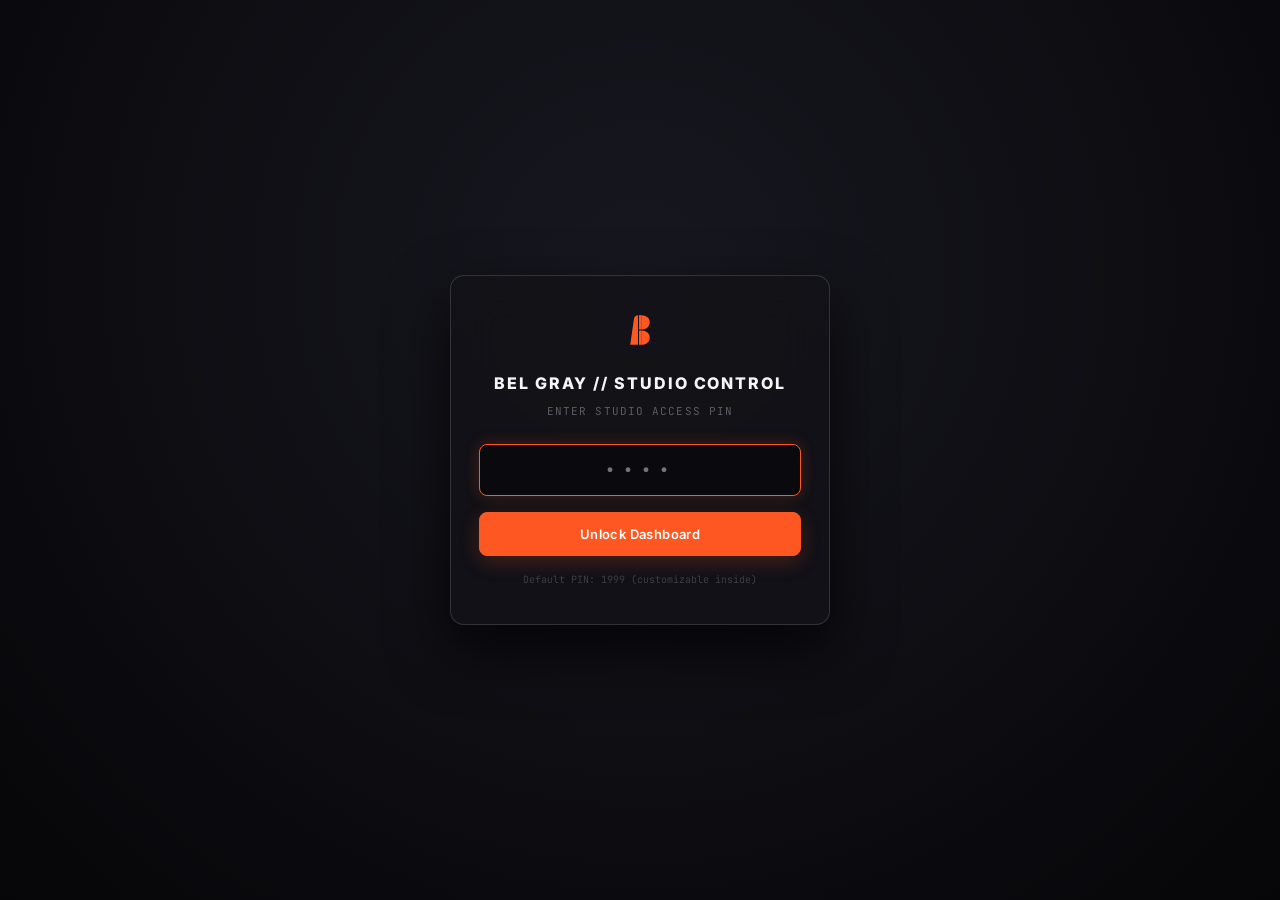
==== admin.html @ e7e5f60a "init commit" ====
<!DOCTYPE html>
<html lang="en">
<head>
  <meta charset="UTF-8">
  <meta name="viewport" content="width=device-width, initial-scale=1.0">
  <title>Bel Gray | Studio Control Center</title>
  <link rel="icon" type="image/svg+xml" href="assets/BGM Logo White.svg">
  <link rel="preconnect" href="https://fonts.googleapis.com">
  <link rel="preconnect" href="https://fonts.gstatic.com" crossorigin>
  <link href="https://fonts.googleapis.com/css2?family=Inter:wght@400;500;600;700;800&family=JetBrains+Mono:wght@400;500;600;700&display=swap" rel="stylesheet">
  <link rel="stylesheet" href="styles.css">
  <link rel="stylesheet" href="admin.css">
</head>
<body class="admin-body">

  <!-- PIN Protection Gate -->
  <div id="admin-auth-gate" class="admin-auth-overlay">
    <div class="auth-box">
      <div class="auth-logo">
        <svg viewBox="0 0 3000 3000" width="36" height="36" fill="currentColor">
          <path d="M997.465 556.856C1021.43 389.935 1164.43 266 1333.07 266V2733.07H685L997.465 556.856Z"/>
          <rect x="1416.72" y="266" width="230.219" height="1190.08"/>
          <path d="M1646.05 1456.08C1822.81 1456.08 1992.33 1393.39 2117.32 1281.8C2242.31 1170.21 2312.53 1018.86 2312.53 861.042C2312.53 703.227 2242.31 551.876 2117.32 440.284C1992.33 328.692 1822.81 266 1646.05 266L1646.05 861.042V1456.08Z"/>
          <rect x="1418.19" y="1542.98" width="230.219" height="1190.08"/>
          <path d="M1647.52 2733.07C1824.28 2733.07 1993.81 2670.37 2118.79 2558.78C2243.78 2447.19 2314 2295.84 2314 2138.02C2314 1980.21 2243.78 1828.86 2118.79 1717.27C1993.81 1605.67 1824.28 1542.98 1647.52 1542.98L1647.52 2138.02V2733.07Z"/>
        </svg>
      </div>
      <h2 class="auth-title">BEL GRAY // STUDIO CONTROL</h2>
      <p class="auth-subtitle">Enter Studio Access PIN</p>

      <form id="auth-form" class="auth-form">
        <input type="password" id="admin-pin-input" class="auth-input" placeholder="••••" maxlength="8" autofocus autocomplete="current-password">
        <button type="submit" class="btn btn-primary" style="width: 100%;">
          <span>Unlock Dashboard</span>
        </button>
      </form>
      <span class="auth-hint">Default PIN: 1999 (customizable inside)</span>
    </div>
  </div>

  <!-- Main Admin Dashboard -->
  <div id="admin-dashboard" class="admin-dashboard-layout" style="display: none;">
    <!-- Sidebar -->
    <aside class="admin-sidebar">
      <div class="sidebar-header">
        <div class="sidebar-brand">
          <span class="brand-name">BEL GRAY</span>
          <span class="brand-subtitle">Studio OS v1.0</span>
        </div>
        <a href="index.html" class="btn btn-sm btn-ghost" title="View live website">
          <span>Live Site ↗</span>
        </a>
      </div>

      <nav class="admin-nav">
        <button class="admin-nav-item active" data-tab="tab-announcement">
          <svg class="admin-nav-svg" viewBox="0 0 24 24" width="16" height="16" fill="none" stroke="currentColor" stroke-width="2">
            <path d="M18 8A6 6 0 0 0 6 8c0 7-3 9-3 9h18s-3-2-3-9"></path>
            <path d="M13.73 21a2 2 0 0 1-3.46 0"></path>
          </svg>
          <span>Hot Banner</span>
        </button>
        <button class="admin-nav-item" data-tab="tab-hero">
          <svg class="admin-nav-svg" viewBox="0 0 24 24" width="16" height="16" fill="none" stroke="currentColor" stroke-width="2">
            <polygon points="13 2 3 14 12 14 11 22 21 10 12 10 13 2"></polygon>
          </svg>
          <span>Hero Section</span>
        </button>
        <button class="admin-nav-item" data-tab="tab-releases">
          <svg class="admin-nav-svg" viewBox="0 0 24 24" width="16" height="16" fill="none" stroke="currentColor" stroke-width="2">
            <circle cx="12" cy="12" r="10"></circle>
            <circle cx="12" cy="12" r="3"></circle>
          </svg>
          <span>Releases Catalog</span>
        </button>
        <button class="admin-nav-item" data-tab="tab-bio">
          <svg class="admin-nav-svg" viewBox="0 0 24 24" width="16" height="16" fill="none" stroke="currentColor" stroke-width="2">
            <path d="M9 18V5l12-2v13"></path>
            <circle cx="6" cy="18" r="3"></circle>
            <circle cx="18" cy="16" r="3"></circle>
          </svg>
          <span>Bio & Portrait</span>
        </button>
        <button class="admin-nav-item" data-tab="tab-media">
          <svg class="admin-nav-svg" viewBox="0 0 24 24" width="16" height="16" fill="none" stroke="currentColor" stroke-width="2">
            <rect x="2" y="2" width="20" height="20" rx="2.18" ry="2.18"></rect>
            <line x1="7" y1="2" x2="7" y2="22"></line>
            <line x1="17" y1="2" x2="17" y2="22"></line>
            <line x1="2" y1="12" x2="22" y2="12"></line>
            <line x1="2" y1="7" x2="7" y2="7"></line>
            <line x1="2" y1="17" x2="7" y2="17"></line>
            <line x1="17" y1="17" x2="22" y2="17"></line>
            <line x1="17" y1="7" x2="22" y2="7"></line>
          </svg>
          <span>Documentary & Film</span>
        </button>
        <button class="admin-nav-item" data-tab="tab-theme">
          <svg class="admin-nav-svg" viewBox="0 0 24 24" width="16" height="16" fill="none" stroke="currentColor" stroke-width="2">
            <circle cx="13.5" cy="6.5" r=".5"></circle>
            <circle cx="17.5" cy="10.5" r=".5"></circle>
            <circle cx="8.5" cy="7.5" r=".5"></circle>
            <circle cx="6.5" cy="12.5" r=".5"></circle>
            <path d="M12 2C6.5 2 2 6.5 2 12s4.5 10 10 10c.92 0 1.5-.7 1.5-1.5 0-.4-.15-.75-.38-1.02-.23-.27-.38-.62-.38-1 0-.83.67-1.5 1.5-1.5H16c3.31 0 6-2.69 6-6 0-4.97-4.48-9-10-9z"></path>
          </svg>
          <span>Theme & Colors</span>
        </button>
        <button class="admin-nav-item" data-tab="tab-sync">
          <svg class="admin-nav-svg" viewBox="0 0 24 24" width="16" height="16" fill="none" stroke="currentColor" stroke-width="2">
            <path d="M18 10h-1.26A8 8 0 1 0 9 20h9a5 5 0 0 0 0-10z"></path>
          </svg>
          <span>Cloud & Supabase</span>
        </button>
      </nav>

      <div class="sidebar-footer">
        <button id="btn-save-all" class="btn btn-primary" style="width: 100%;">
          <span>Save Changes</span>
        </button>
        <button id="btn-lock" class="btn btn-sm btn-ghost" style="width: 100%; margin-top: 8px;">
          <span>Lock Studio</span>
        </button>
      </div>
    </aside>

    <!-- Main Content Area -->
    <main class="admin-main">
      <!-- Top Bar -->
      <div class="admin-topbar">
        <div class="topbar-title-wrap">
          <span class="topbar-kicker">CONTROL CENTER</span>
          <h1 class="topbar-title" id="tab-active-title">Hot Announcement Banner</h1>
        </div>
        <div class="topbar-status">
          <span class="pulse-dot"></span>
          <span id="sync-status-text">LOCAL SYNC READY</span>
        </div>
      </div>

      <!-- Tab 1: Announcement Banner -->
      <section id="tab-announcement" class="admin-tab-pane active">
        <div class="admin-card">
          <h3 class="card-title">Promotional Top Banner</h3>
          <p class="card-desc">Control the high-visibility alert bar displayed at the very top of belgray.com.</p>

          <div class="form-row">
            <label class="toggle-control">
              <input type="checkbox" id="cfg-banner-enabled" checked>
              <span class="toggle-switch"></span>
              <span class="toggle-label">Enable Top Banner</span>
            </label>
          </div>

          <div class="form-grid-2">
            <div class="form-group">
              <label for="cfg-banner-badge">Badge Label</label>
              <input type="text" id="cfg-banner-badge" class="admin-input" value="OUT NOW" placeholder="e.g. OUT NOW, PRE-SAVE, TOUR">
            </div>

            <div class="form-group">
              <label for="cfg-banner-btn-text">Button Text</label>
              <input type="text" id="cfg-banner-btn-text" class="admin-input" value="Listen Now" placeholder="e.g. Listen Now, Pre-save">
            </div>
          </div>

          <div class="form-group">
            <label for="cfg-banner-text">Announcement Text</label>
            <input type="text" id="cfg-banner-text" class="admin-input" value="EP 'Anxious Story' is out now worldwide on all streaming platforms" placeholder="Main alert message">
          </div>

          <div class="form-group">
            <label for="cfg-banner-link">Target Destination URL</label>
            <input type="text" id="cfg-banner-link" class="admin-input" value="https://band.link/anxious_story" placeholder="https://band.link/...">
          </div>

          <div class="banner-preview-box">
            <span class="preview-label">LIVE PREVIEW</span>
            <div class="announcement-bar" style="border-radius: 6px;">
              <div class="announcement-content">
                <span class="announcement-badge" id="prev-banner-badge">OUT NOW</span>
                <span class="announcement-text" id="prev-banner-text">EP 'Anxious Story' is out now worldwide on all streaming platforms</span>
                <span class="announcement-link"><span id="prev-banner-btn">Listen Now</span> →</span>
              </div>
            </div>
          </div>
        </div>
      </section>

      <!-- Tab: Hero Section -->
      <section id="tab-hero" class="admin-tab-pane">
        <div class="admin-card">
          <h3 class="card-title">Hero Section & Taglines</h3>
          <p class="card-desc">Configure the opening statement, status pills, and primary call-to-action buttons.</p>

          <div class="form-grid-2">
            <div class="form-group">
              <label for="cfg-hero-badge">Status Pill Label</label>
              <input type="text" id="cfg-hero-badge" class="admin-input" value="PIANIST & ELECTRONIC PRODUCER">
            </div>
            <div class="form-group">
              <label for="cfg-hero-title">Artist Main Title</label>
              <input type="text" id="cfg-hero-title" class="admin-input" value="BEL GRAY">
            </div>
          </div>

          <div class="form-group">
            <label for="cfg-hero-subtitle">Hero Subtitle / Mission Statement</label>
            <textarea id="cfg-hero-subtitle" class="admin-textarea" rows="2">Solo piano touch meeting the energy of melodic progressive house. Crafted by Daniel Belyaev.</textarea>
          </div>

          <div class="form-grid-2">
            <div class="form-group">
              <label for="cfg-hero-cta1">Primary Button Label</label>
              <input type="text" id="cfg-hero-cta1" class="admin-input" value="Listen to 'Anxious Story'">
            </div>
            <div class="form-group">
              <label for="cfg-hero-cta2">Secondary Button Label</label>
              <input type="text" id="cfg-hero-cta2" class="admin-input" value="Meet Daniel">
            </div>
          </div>
        </div>
      </section>

      <!-- Tab: Releases Catalog -->
      <section id="tab-releases" class="admin-tab-pane">
        <div class="admin-card">
          <div class="card-header-flex">
            <div>
              <h3 class="card-title">Discography & Featured Releases</h3>
              <p class="card-desc">Add new singles, EPs, or albums without ever writing code.</p>
            </div>
            <button id="btn-toggle-add-release" class="btn btn-primary btn-sm">
              <span>+ Add New Release</span>
            </button>
          </div>

          <!-- Add Release Modal / Accordion -->
          <div id="add-release-panel" class="add-release-panel" style="display: none;">
            <h4 class="form-section-title">New Release Details</h4>

            <div class="form-grid-3">
              <div class="form-group">
                <label>Title</label>
                <input type="text" id="new-rel-title" class="admin-input" placeholder="e.g. To Be The Light">
              </div>
              <div class="form-group">
                <label>Type</label>
                <select id="new-rel-type" class="admin-select">
                  <option value="Single">Single</option>
                  <option value="EP" selected>EP</option>
                  <option value="Album">Album</option>
                </select>
              </div>
              <div class="form-group">
                <label>Year</label>
                <input type="text" id="new-rel-year" class="admin-input" value="2026">
              </div>
            </div>

            <div class="form-grid-2">
              <div class="form-group">
                <label>Cover Art Path or URL</label>
                <input type="text" id="new-rel-cover" class="admin-input" value="assets/Anxious Story.jpg">
              </div>
              <div class="form-group">
                <label>Status</label>
                <select id="new-rel-status" class="admin-select">
                  <option value="OUT NOW" selected>OUT NOW</option>
                  <option value="PRE-SAVE">PRE-SAVE</option>
                  <option value="COMING SOON">COMING SOON</option>
                  <option value="CATALOG">CATALOG ARCHIVE</option>
                </select>
              </div>
            </div>

            <div class="form-group">
              <label>Tagline / Narrative Concept</label>
              <textarea id="new-rel-tagline" class="admin-textarea" rows="2" placeholder="Brief concept or musical journey..."></textarea>
            </div>

            <div class="form-group">
              <label>Craft Architecture (Tech Spec)</label>
              <select id="new-rel-craft" class="admin-select">
                <option value="pure">Pure Studio Craft (FL Studio & Acoustic Piano)</option>
                <option value="hybrid" selected>Hybrid Concept (Piano Core + Neural Vocal Synthesis + FL Studio)</option>
                <option value="acoustic">Acoustic Piano Suite</option>
              </select>
            </div>

            <div class="form-group">
              <label>Smartlink (BandLink)</label>
              <input type="text" id="new-rel-smartlink" class="admin-input" placeholder="https://band.link/...">
            </div>

            <div class="form-group">
              <label class="toggle-control">
                <input type="checkbox" id="new-rel-featured" checked>
                <span class="toggle-switch"></span>
                <span class="toggle-label">Set as Featured Release on Hero Section</span>
              </label>
            </div>

            <div class="panel-actions">
              <button id="btn-save-new-release" class="btn btn-primary btn-sm">
                <span>Save to Catalog</span>
              </button>
              <button id="btn-cancel-add-release" class="btn btn-ghost btn-sm">
                <span>Cancel</span>
              </button>
            </div>
          </div>

          <!-- Existing Releases List -->
          <div id="releases-admin-list" class="releases-admin-list">
            <!-- Populated via admin.js -->
          </div>
        </div>
      </section>

      <!-- Tab: Bio & Portrait -->
      <section id="tab-bio" class="admin-tab-pane">
        <div class="admin-card">
          <h3 class="card-title">The Producer — Biography & Portrait</h3>
          <p class="card-desc">Update your artist photo, narrative biography, and artistic quote in 1 click.</p>

          <div class="form-grid-2">
            <div class="form-group">
              <label for="cfg-bio-photo">Portrait Image Path / URL</label>
              <input type="text" id="cfg-bio-photo" class="admin-input" value="assets/BGM Daniel Belyaev Photo.png">
            </div>
            <div class="form-group">
              <label for="cfg-bio-cap-name">Badge Name</label>
              <input type="text" id="cfg-bio-cap-name" class="admin-input" value="DANIEL BELYAEV">
            </div>
          </div>

          <div class="form-group">
            <label for="cfg-bio-lead">Headline / Opening Hook</label>
            <input type="text" id="cfg-bio-lead" class="admin-input" value="Grounded in classical piano keys, engineered for the energy of electronic music.">
          </div>

          <div class="form-group">
            <label for="cfg-bio-p1">Biography — Paragraph 1</label>
            <textarea id="cfg-bio-p1" class="admin-textarea" rows="3">Bel Gray is the artist alias of composer, electronic music producer, and pianist Daniel Belyaev. Built upon classical piano discipline and deep DAW engineering in FL Studio, every release is designed as an authentic emotional timeline.</textarea>
          </div>

          <div class="form-group">
            <label for="cfg-bio-p2">Biography — Paragraph 2</label>
            <textarea id="cfg-bio-p2" class="admin-textarea" rows="3">Most works across the catalog are purely handcrafted piano compositions and electronic synth productions. On select concept releases (like Anxious Story), neural voice synthesis and modern technology are orchestrated as creative instruments — where melodic architecture, harmony, and emotional weight always remain human-led.</textarea>
          </div>

          <div class="form-grid-2">
            <div class="form-group">
              <label for="cfg-bio-quote">Philosophical Quote</label>
              <input type="text" id="cfg-bio-quote" class="admin-input" value="And life is so beautiful, that’s all that counts. Just to heal this world and to be the light.">
            </div>
            <div class="form-group">
              <label for="cfg-bio-quote-author">Quote Author</label>
              <input type="text" id="cfg-bio-quote-author" class="admin-input" value="Bel Gray">
            </div>
          </div>
        </div>
      </section>

      <!-- Tab: Documentary & Film -->
      <section id="tab-media" class="admin-tab-pane">
        <div class="admin-card">
          <h3 class="card-title">Documentary & Media Hub</h3>
          <p class="card-desc">Control the documentary archive block. If a release does not have a video, you can toggle it off.</p>

          <div class="form-row">
            <label class="toggle-control">
              <input type="checkbox" id="cfg-doc-enabled" checked>
              <span class="toggle-switch"></span>
              <span class="toggle-label">Show Documentary / Behind The Storm Block</span>
            </label>
          </div>

          <div class="form-grid-2">
            <div class="form-group">
              <label for="cfg-doc-badge">Badge Label</label>
              <input type="text" id="cfg-doc-badge" class="admin-input" value="CREATIVE ARCHIVE">
            </div>
            <div class="form-group">
              <label for="cfg-doc-title">Documentary Title</label>
              <input type="text" id="cfg-doc-title" class="admin-input" value="Behind The Storm">
            </div>
          </div>

          <div class="form-group">
            <label for="cfg-doc-desc">Short Description</label>
            <textarea id="cfg-doc-desc" class="admin-textarea" rows="2">The creative documentary tracing how a raw, stumbling phone recording evolved into the four-act conceptual EP 'Anxious Story'. Studio breakdown, piano progression, and visual framing.</textarea>
          </div>

          <div class="form-grid-2">
            <div class="form-group">
              <label for="cfg-doc-btn-text">Button Text</label>
              <input type="text" id="cfg-doc-btn-text" class="admin-input" value="Watch Documentary on Telegram">
            </div>
            <div class="form-group">
              <label for="cfg-doc-link">Destination Link (Telegram or YouTube)</label>
              <input type="text" id="cfg-doc-link" class="admin-input" value="https://t.me/belgray_music">
            </div>
          </div>
        </div>
      </section>

      <!-- Tab: Theme & Colors -->
      <section id="tab-theme" class="admin-tab-pane">
        <div class="admin-card">
          <h3 class="card-title">Era Accent Color Engine</h3>
          <p class="card-desc">Set the signature visual color for the current music era. Buttons, glow shadows, borders, and sound waves automatically adapt.</p>

          <div class="theme-presets-wrap">
            <span class="field-label">Quick Era Presets:</span>
            <div class="presets-row">
              <button type="button" class="preset-pill active" data-color="#FF5722" style="--preset-c: #FF5722;">
                <span>Anxious Story (Burnt Orange)</span>
              </button>
              <button type="button" class="preset-pill" data-color="#00E5FF" style="--preset-c: #00E5FF;">
                <span>Electric Cyan</span>
              </button>
              <button type="button" class="preset-pill" data-color="#9D4EDD" style="--preset-c: #9D4EDD;">
                <span>Deep Violet</span>
              </button>
              <button type="button" class="preset-pill" data-color="#00E676" style="--preset-c: #00E676;">
                <span>Acid Green</span>
              </button>
              <button type="button" class="preset-pill" data-color="#E0E0E0" style="--preset-c: #E0E0E0;">
                <span>Titanium White</span>
              </button>
            </div>
          </div>

          <div class="form-group" style="margin-top: 24px;">
            <label for="cfg-theme-color">Custom Hex Accent Color</label>
            <div class="color-picker-input-group">
              <input type="color" id="cfg-theme-picker" value="#FF5722" class="color-swatch-picker">
              <input type="text" id="cfg-theme-color" class="admin-input" value="#FF5722" placeholder="#FF5722">
            </div>
          </div>

          <div class="theme-preview-palette">
            <span class="preview-label">ACTIVE THEME ACCENT DEMO</span>
            <div class="palette-preview-card">
              <button class="btn btn-primary">Primary Action Glow</button>
              <button class="btn btn-outline">Outline Focus</button>
              <div class="demo-tag">ERA // SPEC READY</div>
            </div>
          </div>
        </div>
      </section>

      <!-- Tab 4: Cloud & Supabase -->
      <section id="tab-sync" class="admin-tab-pane">
        <div class="admin-card">
          <h3 class="card-title">Supabase Cloud Database Integration</h3>
          <p class="card-desc">Connect free Supabase backend for instant updates from mobile, or download JSON files for Git.</p>

          <div class="form-group">
            <label for="cfg-supabase-url">Supabase Project URL</label>
            <input type="text" id="cfg-supabase-url" class="admin-input" placeholder="https://your-project.supabase.co">
          </div>

          <div class="form-group">
            <label for="cfg-supabase-key">Supabase Anon Public Key</label>
            <input type="password" id="cfg-supabase-key" class="admin-input" placeholder="eyJhbGciOiJIUzI1NiIsInR5cCI6IkpXVCJ9...">
          </div>

          <div class="sql-box">
            <div class="sql-box-header">
              <span class="field-label">1-CLICK SUPABASE SQL SCHEMA (RUN IN SQL EDITOR):</span>
              <button id="btn-copy-sql" class="btn btn-sm btn-ghost">Copy SQL</button>
            </div>
            <pre class="sql-pre"><code>-- Create table for Bel Gray releases
CREATE TABLE IF NOT EXISTS releases (
  id TEXT PRIMARY KEY,
  title TEXT NOT NULL,
  type TEXT,
  category TEXT,
  year TEXT,
  releaseDate TEXT,
  coverUrl TEXT,
  accentColor TEXT,
  tagline TEXT,
  isLatest BOOLEAN DEFAULT false,
  status TEXT,
  smartlink TEXT,
  craftSpec JSONB,
  tracklist JSONB,
  links JSONB
);

-- Create table for Bel Gray site config
CREATE TABLE IF NOT EXISTS site_config (
  id TEXT PRIMARY KEY DEFAULT 'global',
  data JSONB NOT NULL
);</code></pre>
          </div>

          <div class="backup-actions-row" style="margin-top: 24px;">
            <button id="btn-download-json" class="btn btn-outline">
              <span>Export releases.json Backup</span>
            </button>
            <button id="btn-reset-defaults" class="btn btn-ghost">
              <span>Reset to Defaults</span>
            </button>
          </div>
        </div>
      </section>
    </main>
  </div>

  <!-- Notification Toast -->
  <div id="admin-toast" class="admin-toast">Saved successfully!</div>

  <script src="admin.js"></script>
</body>
</html>
---- styles.css ----
/* ==========================================================================
   BEL GRAY OFFICIAL ARTIST HUB — DESIGN SYSTEM
   Aesthetic: Architectural Scandinavian Brutalism meets Luxury Tech
   Inspirations: Teenage Engineering, Madeon, Apple Pro, ODESZA
   ========================================================================== */

:root {
  /* Dynamic Theme Accents (Adaptable per release) */
  --accent-color: #FF5722;
  --accent-hover: #F4511E;
  --accent-glow: rgba(255, 87, 34, 0.22);
  --accent-subtle: rgba(255, 87, 34, 0.10);
  --accent-border: rgba(255, 87, 34, 0.40);

  /* Deep Void Surfaces */
  --bg-void: #070709;
  --bg-primary: #0A0A0D;
  --bg-surface: #111116;
  --bg-card: #16161C;
  --bg-card-hover: #1C1C24;
  --bg-glass: rgba(12, 12, 16, 0.82);
  --bg-glass-elevated: rgba(22, 22, 28, 0.75);

  /* Precise Borders */
  --border-subtle: rgba(255, 255, 255, 0.07);
  --border-medium: rgba(255, 255, 255, 0.14);
  --border-high: rgba(255, 255, 255, 0.25);

  /* Typography */
  --text-primary: #F5F5F7;
  --text-secondary: #9A9AA2;
  --text-muted: #5C5C66;
  --text-dim: #3E3E48;

  --font-sans: 'Inter', -apple-system, BlinkMacSystemFont, 'Segoe UI', Roboto, sans-serif;
  --font-mono: 'JetBrains Mono', 'SF Mono', monospace;

  /* Layout & Geometry */
  --container-max: 1180px;
  --radius-xs: 4px;
  --radius-sm: 8px;
  --radius-md: 14px;
  --radius-lg: 22px;
  --radius-full: 9999px;

  /* Transitions */
  --transition-fast: 0.18s cubic-bezier(0.16, 1, 0.3, 1);
  --transition-smooth: 0.32s cubic-bezier(0.16, 1, 0.3, 1);
}

/* ==========================================================================
   RESET & BASE
   ========================================================================== */
*, *::before, *::after {
  box-sizing: border-box;
  margin: 0;
  padding: 0;
}

html {
  scroll-behavior: smooth;
  background-color: var(--bg-void);
  color: var(--text-primary);
  font-family: var(--font-sans);
  -webkit-font-smoothing: antialiased;
  -moz-osx-font-smoothing: grayscale;
  text-rendering: optimizeLegibility;
}

body {
  line-height: 1.6;
  overflow-x: hidden;
  background: 
    radial-gradient(circle at 50% 0%, var(--accent-glow) 0%, transparent 45%),
    radial-gradient(circle at 10% 20%, rgba(255, 255, 255, 0.02) 0%, transparent 30%),
    var(--bg-void);
  min-height: 100vh;
  position: relative;
}

body::before {
  content: '';
  position: fixed;
  inset: 0;
  width: 100vw;
  height: 100vh;
  background-image: url("data:image/svg+xml,%3Csvg viewBox='0 0 200 200' xmlns='http://www.w3.org/2000/svg'%3E%3Cfilter id='noiseFilter'%3E%3CfeTurbulence type='fractalNoise' baseFrequency='0.8' numOctaves='3' stitchTiles='stitch'/%3E%3C/filter%3E%3Crect width='100%25' height='100%25' filter='url(%23noiseFilter)' opacity='0.035'/%3E%3C/svg%3E");
  pointer-events: none;
  z-index: 999;
}

::selection {
  background: var(--accent-color);
  color: #FFFFFF;
}

a {
  color: inherit;
  text-decoration: none;
  transition: var(--transition-fast);
}

img {
  max-width: 100%;
  height: auto;
  display: block;
}

button {
  font-family: inherit;
  border: none;
  background: none;
  cursor: pointer;
}

.container {
  max-width: var(--container-max);
  margin: 0 auto;
  padding: 0 24px;
}

/* ==========================================================================
   HOT ANNOUNCEMENT TOP BAR
   ========================================================================== */
.announcement-bar {
  background: linear-gradient(90deg, rgba(16, 16, 22, 0.95), rgba(28, 28, 36, 0.95));
  border-bottom: 1px solid var(--border-subtle);
  padding: 10px 16px;
  font-size: 13px;
  transition: var(--transition-smooth);
}

.announcement-bar.hidden {
  display: none;
}

.announcement-content {
  display: flex;
  align-items: center;
  justify-content: center;
  gap: 14px;
  flex-wrap: wrap;
}

.announcement-badge {
  font-family: var(--font-mono);
  font-size: 10px;
  font-weight: 700;
  letter-spacing: 0.14em;
  padding: 3px 8px;
  background: var(--accent-color);
  color: #FFFFFF;
  border-radius: var(--radius-xs);
  text-transform: uppercase;
  box-shadow: 0 0 14px var(--accent-glow);
}

.announcement-text {
  color: var(--text-secondary);
  font-weight: 500;
}

.announcement-link {
  font-family: var(--font-mono);
  font-size: 11px;
  font-weight: 600;
  color: var(--text-primary);
  display: inline-flex;
  align-items: center;
  gap: 4px;
  border-bottom: 1px solid var(--accent-color);
}

.announcement-link:hover {
  color: var(--accent-color);
}

/* ==========================================================================
   STICKY HEADER & NAVIGATION
   ========================================================================== */
.site-header {
  position: sticky;
  top: 0;
  z-index: 100;
  backdrop-filter: blur(20px);
  -webkit-backdrop-filter: blur(20px);
  background-color: var(--bg-glass);
  border-bottom: 1px solid var(--border-subtle);
  transition: var(--transition-fast);
}

.header-container {
  display: flex;
  align-items: center;
  justify-content: space-between;
  height: 74px;
}

.brand-link {
  display: flex;
  align-items: center;
  gap: 14px;
}

.brand-logo-wrap {
  width: 28px;
  height: 28px;
  display: flex;
  align-items: center;
  justify-content: center;
  color: var(--text-primary);
  transition: transform var(--transition-fast);
}

.brand-link:hover .brand-logo-wrap {
  transform: scale(1.06);
}

.brand-logo-svg {
  width: 100%;
  height: 100%;
}

.brand-title-wrap {
  display: flex;
  flex-direction: column;
}

.brand-name {
  font-weight: 800;
  letter-spacing: 0.16em;
  font-size: 15px;
  line-height: 1.1;
  color: var(--text-primary);
}

.brand-subtitle {
  font-family: var(--font-mono);
  font-size: 9px;
  letter-spacing: 0.18em;
  color: var(--text-muted);
  text-transform: uppercase;
}

.desktop-nav {
  display: flex;
  gap: 28px;
  align-items: center;
}

.nav-link {
  font-size: 13px;
  font-weight: 500;
  color: var(--text-secondary);
  letter-spacing: 0.02em;
  position: relative;
  padding: 6px 0;
}

.nav-link:hover {
  color: var(--text-primary);
}

.nav-link::after {
  content: '';
  position: absolute;
  bottom: 0;
  left: 0;
  width: 0;
  height: 2px;
  background-color: var(--accent-color);
  transition: width var(--transition-fast);
}

.nav-link:hover::after {
  width: 100%;
}

.header-actions {
  display: flex;
  align-items: center;
  gap: 12px;
}

.live-indicator {
  display: inline-flex;
  align-items: center;
  gap: 6px;
  font-family: var(--font-mono);
  font-size: 10px;
  color: var(--text-secondary);
  letter-spacing: 0.1em;
  padding: 4px 10px;
  border-radius: var(--radius-full);
  border: 1px solid var(--border-subtle);
  background: var(--bg-surface);
}

.pulse-dot {
  width: 6px;
  height: 6px;
  border-radius: 50%;
  background-color: var(--accent-color);
  box-shadow: 0 0 8px var(--accent-color);
  animation: pulse-ring 2s infinite;
}

@keyframes pulse-ring {
  0% { transform: scale(0.95); opacity: 0.8; }
  50% { transform: scale(1.3); opacity: 1; }
  100% { transform: scale(0.95); opacity: 0.8; }
}

/* Mobile Toggle */
.mobile-nav-toggle {
  display: none;
  width: 40px;
  height: 40px;
  align-items: center;
  justify-content: center;
  color: var(--text-primary);
  border: 1px solid var(--border-subtle);
  border-radius: var(--radius-sm);
  background: var(--bg-surface);
}

/* ==========================================================================
   BUTTONS & BADGES
   ========================================================================== */
.btn {
  display: inline-flex;
  align-items: center;
  justify-content: center;
  gap: 8px;
  padding: 13px 26px;
  font-size: 13px;
  font-weight: 600;
  letter-spacing: 0.03em;
  border-radius: var(--radius-sm);
  cursor: pointer;
  transition: var(--transition-fast);
  white-space: nowrap;
}

.btn-primary {
  background-color: var(--accent-color);
  color: #FFFFFF;
  border: 1px solid var(--accent-color);
  box-shadow: 0 6px 20px var(--accent-glow);
}

.btn-primary:hover {
  background-color: var(--accent-hover);
  border-color: var(--accent-hover);
  transform: translateY(-2px);
  box-shadow: 0 10px 28px var(--accent-glow);
}

.btn-outline {
  background-color: transparent;
  color: var(--text-primary);
  border: 1px solid var(--border-medium);
}

.btn-outline:hover {
  border-color: var(--text-primary);
  background-color: rgba(255, 255, 255, 0.05);
  transform: translateY(-2px);
}

.btn-ghost {
  background-color: rgba(255, 255, 255, 0.03);
  border: 1px solid var(--border-subtle);
  color: var(--text-secondary);
}

.btn-ghost:hover {
  color: var(--text-primary);
  border-color: var(--border-medium);
  background-color: rgba(255, 255, 255, 0.06);
}

.btn-sm {
  padding: 7px 14px;
  font-size: 12px;
  border-radius: var(--radius-xs);
}

.section-tag {
  display: inline-flex;
  align-items: center;
  gap: 8px;
  font-family: var(--font-mono);
  font-size: 11px;
  font-weight: 600;
  letter-spacing: 0.16em;
  color: var(--accent-color);
  text-transform: uppercase;
  margin-bottom: 14px;
}

.section-tag::before {
  content: '';
  display: inline-block;
  width: 6px;
  height: 6px;
  background-color: var(--accent-color);
  border-radius: 1px;
}

.section-title {
  font-size: clamp(30px, 4.2vw, 48px);
  font-weight: 800;
  letter-spacing: -0.02em;
  line-height: 1.15;
}

/* ==========================================================================
   HERO SECTION
   ========================================================================== */
.hero-section {
  padding: 110px 0 80px;
  position: relative;
  border-bottom: 1px solid var(--border-subtle);
  text-align: center;
}

.hero-container {
  max-width: 860px;
}

.hero-status-pill {
  display: inline-flex;
  align-items: center;
  gap: 8px;
  padding: 6px 16px;
  border-radius: var(--radius-full);
  background: var(--bg-surface);
  border: 1px solid var(--border-medium);
  margin-bottom: 28px;
  font-family: var(--font-mono);
  font-size: 11px;
  letter-spacing: 0.1em;
  color: var(--text-secondary);
}

.hero-title-glitch {
  font-size: clamp(52px, 10vw, 108px);
  font-weight: 900;
  letter-spacing: 0.08em;
  line-height: 1;
  margin-bottom: 22px;
  text-transform: uppercase;
  background: linear-gradient(180deg, #FFFFFF 30%, rgba(255, 255, 255, 0.6) 100%);
  -webkit-background-clip: text;
  -webkit-text-fill-color: transparent;
}

.hero-subtitle {
  font-size: clamp(17px, 2.2vw, 22px);
  color: var(--text-secondary);
  font-weight: 400;
  max-width: 640px;
  margin: 0 auto 36px;
  line-height: 1.5;
}

.hero-subtitle strong {
  color: var(--text-primary);
  font-weight: 600;
}

.hero-cta-row {
  display: flex;
  justify-content: center;
  gap: 16px;
  margin-bottom: 48px;
  flex-wrap: wrap;
}

/* Sound Wave Bars Animation */
.sound-wave-strip {
  display: flex;
  align-items: center;
  justify-content: center;
  gap: 4px;
  height: 24px;
  margin-bottom: 36px;
}

.wave-bar {
  width: 3px;
  height: 100%;
  background-color: var(--accent-color);
  border-radius: 2px;
  opacity: 0.65;
  animation: sound-jump 1.4s ease-in-out infinite alternate;
}

.wave-bar:nth-child(1) { height: 30%; animation-delay: 0.1s; }
.wave-bar:nth-child(2) { height: 60%; animation-delay: 0.3s; }
.wave-bar:nth-child(3) { height: 100%; animation-delay: 0.2s; }
.wave-bar:nth-child(4) { height: 40%; animation-delay: 0.5s; }
.wave-bar:nth-child(5) { height: 80%; animation-delay: 0.4s; }
.wave-bar:nth-child(6) { height: 50%; animation-delay: 0.6s; }
.wave-bar:nth-child(7) { height: 90%; animation-delay: 0.2s; }
.wave-bar:nth-child(8) { height: 35%; animation-delay: 0.7s; }

@keyframes sound-jump {
  0% { transform: scaleY(0.3); }
  100% { transform: scaleY(1); }
}

/* Streaming platforms list */
.streaming-row {
  display: flex;
  flex-direction: column;
  align-items: center;
  gap: 12px;
}

.streaming-label {
  font-family: var(--font-mono);
  font-size: 10px;
  letter-spacing: 0.2em;
  color: var(--text-muted);
  text-transform: uppercase;
}

.streaming-badges {
  display: flex;
  justify-content: center;
  gap: 10px;
  flex-wrap: wrap;
}

.platform-chip {
  display: inline-flex;
  align-items: center;
  gap: 8px;
  padding: 6px 14px;
  border-radius: var(--radius-xs);
  background: var(--bg-surface);
  border: 1px solid var(--border-subtle);
  color: var(--text-secondary);
  font-size: 12px;
  font-weight: 500;
  transition: var(--transition-fast);
}

.platform-chip:hover {
  border-color: var(--border-medium);
  color: var(--text-primary);
  background: var(--bg-card);
  transform: translateY(-1px);
}

.platform-chip svg {
  width: 14px;
  height: 14px;
  fill: currentColor;
}

/* ==========================================================================
   FEATURED RELEASE SECTION (Anxious Story)
   ========================================================================== */
.section {
  padding: 96px 0;
}

.latest-section {
  position: relative;
}

.featured-card {
  background: var(--bg-surface);
  border: 1px solid var(--border-subtle);
  border-radius: var(--radius-lg);
  padding: 44px;
  display: grid;
  grid-template-columns: 380px 1fr;
  gap: 48px;
  position: relative;
  overflow: hidden;
  box-shadow: 0 24px 60px rgba(0, 0, 0, 0.4);
  transition: border-color var(--transition-smooth);
}

.featured-card::before {
  content: '';
  position: absolute;
  top: 0;
  right: 0;
  width: 400px;
  height: 400px;
  background: radial-gradient(circle, var(--accent-glow) 0%, transparent 70%);
  opacity: 0.5;
  pointer-events: none;
}

.featured-card:hover {
  border-color: var(--accent-border);
}

/* Cover Art Sleeve */
.featured-cover-box {
  position: relative;
  perspective: 1200px;
}

.cover-image-frame {
  position: relative;
  border-radius: var(--radius-md);
  overflow: hidden;
  border: 1px solid var(--border-medium);
  box-shadow: 0 16px 40px rgba(0, 0, 0, 0.6);
  aspect-ratio: 1 / 1;
  background-color: var(--bg-card);
  transition: transform 0.4s cubic-bezier(0.16, 1, 0.3, 1), box-shadow 0.4s cubic-bezier(0.16, 1, 0.3, 1), border-color var(--transition-fast);
  transform-style: preserve-3d;
}

.cover-image-frame::after {
  content: '';
  position: absolute;
  inset: 0;
  background: linear-gradient(135deg, rgba(255, 255, 255, 0.16) 0%, transparent 60%);
  opacity: 0;
  transition: opacity 0.35s ease;
  pointer-events: none;
}

.featured-card:hover .cover-image-frame {
  transform: perspective(800px) rotateX(4deg) rotateY(-5deg) translateY(-4px);
  box-shadow: 0 24px 60px rgba(0, 0, 0, 0.8), 0 0 35px var(--accent-glow);
  border-color: var(--accent-border);
}

.featured-card:hover .cover-image-frame::after {
  opacity: 1;
}

.cover-image-frame img {
  width: 100%;
  height: 100%;
  object-fit: cover;
  transition: transform var(--transition-smooth);
}

.featured-card:hover .cover-image-frame img {
  transform: scale(1.03);
}

.cover-badge-top {
  position: absolute;
  top: 14px;
  left: 14px;
  background: rgba(0, 0, 0, 0.75);
  backdrop-filter: blur(8px);
  padding: 4px 10px;
  border-radius: var(--radius-xs);
  font-family: var(--font-mono);
  font-size: 10px;
  font-weight: 700;
  letter-spacing: 0.12em;
  color: var(--accent-color);
  border: 1px solid var(--border-subtle);
}

/* Details */
.featured-content {
  display: flex;
  flex-direction: column;
  justify-content: space-between;
}

.featured-header {
  margin-bottom: 20px;
}

.meta-row {
  display: flex;
  align-items: center;
  gap: 12px;
  margin-bottom: 8px;
}

.release-type-badge {
  font-family: var(--font-mono);
  font-size: 11px;
  font-weight: 700;
  color: var(--accent-color);
  letter-spacing: 0.1em;
}

.release-date-text {
  font-family: var(--font-mono);
  font-size: 12px;
  color: var(--text-muted);
}

.featured-title {
  font-size: clamp(32px, 3.5vw, 44px);
  font-weight: 800;
  letter-spacing: -0.02em;
  margin-bottom: 12px;
}

.featured-desc {
  font-size: 15px;
  color: var(--text-secondary);
  line-height: 1.6;
}

/* Production Spec / Craft Pill */
.craft-spec-box {
  margin: 18px 0 24px;
  padding: 12px 16px;
  background: rgba(255, 255, 255, 0.02);
  border: 1px solid var(--border-subtle);
  border-radius: var(--radius-sm);
  display: flex;
  align-items: flex-start;
  gap: 12px;
}

.craft-spec-icon {
  width: 18px;
  height: 18px;
  color: var(--accent-color);
  flex-shrink: 0;
  margin-top: 2px;
}

.craft-spec-info {
  display: flex;
  flex-direction: column;
  gap: 2px;
}

.craft-spec-title {
  font-family: var(--font-mono);
  font-size: 11px;
  font-weight: 700;
  letter-spacing: 0.08em;
  color: var(--text-primary);
  text-transform: uppercase;
}

.craft-spec-text {
  font-size: 12px;
  color: var(--text-muted);
  line-height: 1.4;
}

/* Tracklist with Audio Player */
.tracklist-container {
  border-top: 1px solid var(--border-subtle);
  padding-top: 16px;
  margin-bottom: 28px;
}

.track-item {
  display: grid;
  grid-template-columns: 32px 1fr auto auto;
  align-items: center;
  padding: 10px 12px;
  border-radius: var(--radius-xs);
  transition: var(--transition-fast);
  cursor: pointer;
  border-bottom: 1px solid rgba(255, 255, 255, 0.03);
}

.track-item:hover {
  background-color: rgba(255, 255, 255, 0.04);
}

.track-item.active {
  background-color: var(--accent-subtle);
  border-color: var(--accent-border);
}

.track-play-trigger {
  width: 24px;
  height: 24px;
  display: flex;
  align-items: center;
  justify-content: center;
  color: var(--text-muted);
  transition: color var(--transition-fast);
}

.track-item:hover .track-play-trigger,
.track-item.active .track-play-trigger {
  color: var(--accent-color);
}

.track-play-icon {
  width: 16px;
  height: 16px;
}

.track-num-text {
  font-family: var(--font-mono);
  font-size: 12px;
  color: var(--text-muted);
}

.track-title-wrap {
  display: flex;
  align-items: baseline;
  gap: 10px;
  overflow: hidden;
  padding: 0 8px;
}

.track-title {
  font-size: 14px;
  font-weight: 600;
  color: var(--text-primary);
  white-space: nowrap;
  overflow: hidden;
  text-overflow: ellipsis;
}

.track-genre {
  font-family: var(--font-mono);
  font-size: 11px;
  color: var(--text-muted);
  white-space: nowrap;
}

.track-meta-right {
  display: flex;
  align-items: center;
  gap: 16px;
}

.track-duration {
  font-family: var(--font-mono);
  font-size: 12px;
  color: var(--text-secondary);
}

/* Audio Player Live Bar */
.mini-player-bar {
  display: none;
  background: var(--bg-card);
  border: 1px solid var(--accent-border);
  border-radius: var(--radius-sm);
  padding: 10px 16px;
  margin-top: 12px;
  align-items: center;
  gap: 16px;
  animation: fadeIn 0.2s ease;
}

.mini-player-bar.active {
  display: flex;
}

@keyframes fadeIn {
  from { opacity: 0; transform: translateY(4px); }
  to { opacity: 1; transform: translateY(0); }
}

.player-track-info {
  flex: 1;
  display: flex;
  flex-direction: column;
}

.player-now-playing {
  font-family: var(--font-mono);
  font-size: 9px;
  color: var(--accent-color);
  letter-spacing: 0.1em;
}

.player-current-title {
  font-size: 13px;
  font-weight: 600;
  color: var(--text-primary);
}

.player-progress-bar {
  flex: 2;
  height: 4px;
  background: rgba(255, 255, 255, 0.1);
  border-radius: 2px;
  position: relative;
  cursor: pointer;
  overflow: hidden;
}

.player-progress-fill {
  height: 100%;
  width: 0%;
  background: var(--accent-color);
  border-radius: 2px;
  transition: width 0.1s linear;
}

.player-time-display {
  font-family: var(--font-mono);
  font-size: 11px;
  color: var(--text-secondary);
}

/* Action Hub */
.featured-actions-hub {
  display: flex;
  align-items: center;
  gap: 14px;
  flex-wrap: wrap;
}

/* ==========================================================================
   DISCOGRAPHY REPOSITORY (All / EPs / Singles)
   ========================================================================== */
.discography-section {
  border-bottom: 1px solid var(--border-subtle);
}

.section-header-row {
  display: flex;
  justify-content: space-between;
  align-items: flex-end;
  margin-bottom: 40px;
  flex-wrap: wrap;
  gap: 20px;
}

.catalog-filter-group {
  display: flex;
  gap: 8px;
  background: var(--bg-surface);
  padding: 4px;
  border-radius: var(--radius-sm);
  border: 1px solid var(--border-subtle);
}

.filter-btn {
  font-family: var(--font-mono);
  font-size: 11px;
  font-weight: 500;
  color: var(--text-secondary);
  padding: 6px 14px;
  border-radius: var(--radius-xs);
  cursor: pointer;
  transition: var(--transition-fast);
}

.filter-btn:hover {
  color: var(--text-primary);
}

.filter-btn.active {
  background: var(--bg-card);
  color: var(--text-primary);
  border: 1px solid var(--border-medium);
  box-shadow: 0 2px 8px rgba(0, 0, 0, 0.3);
}

.discography-grid {
  display: grid;
  grid-template-columns: repeat(auto-fill, minmax(280px, 1fr));
  gap: 28px;
}

.release-card {
  background: var(--bg-surface);
  border: 1px solid var(--border-subtle);
  border-radius: var(--radius-md);
  padding: 20px;
  display: flex;
  flex-direction: column;
  transition: var(--transition-smooth);
}

.release-card:hover {
  transform: translateY(-4px);
  border-color: var(--border-medium);
  box-shadow: 0 14px 32px rgba(0, 0, 0, 0.4);
}

.release-card-cover {
  position: relative;
  aspect-ratio: 1 / 1;
  border-radius: var(--radius-sm);
  overflow: hidden;
  margin-bottom: 16px;
  border: 1px solid var(--border-subtle);
  background: var(--bg-card);
}

.release-card-cover img {
  width: 100%;
  height: 100%;
  object-fit: cover;
  transition: transform var(--transition-smooth);
}

.release-card:hover .release-card-cover img {
  transform: scale(1.04);
}

.release-card-meta {
  display: flex;
  justify-content: space-between;
  align-items: center;
  margin-bottom: 6px;
}

.release-card-type {
  font-family: var(--font-mono);
  font-size: 11px;
  font-weight: 700;
  color: var(--accent-color);
  letter-spacing: 0.08em;
}

.release-card-year {
  font-family: var(--font-mono);
  font-size: 11px;
  color: var(--text-muted);
}

.release-card-title {
  font-size: 18px;
  font-weight: 700;
  margin-bottom: 8px;
  color: var(--text-primary);
}

.release-card-craft {
  font-family: var(--font-mono);
  font-size: 10px;
  color: var(--text-muted);
  margin-bottom: 16px;
  display: flex;
  align-items: center;
  gap: 6px;
}

.release-card-action {
  margin-top: auto;
}

/* ==========================================================================
   THE PRODUCER (ABOUT & PHOTO)
   ========================================================================== */
.about-section {
  border-bottom: 1px solid var(--border-subtle);
}

.about-grid {
  display: grid;
  grid-template-columns: 1fr 1.15fr;
  gap: 60px;
  align-items: center;
}

.about-visual {
  position: relative;
}

.about-portrait-frame {
  position: relative;
  border-radius: var(--radius-md);
  overflow: hidden;
  border: 1px solid var(--border-medium);
  box-shadow: 0 20px 50px rgba(0, 0, 0, 0.6);
  background-color: var(--bg-surface);
}

.about-portrait-frame img {
  width: 100%;
  aspect-ratio: 4 / 5;
  object-fit: cover;
  filter: contrast(1.04) brightness(0.96);
  transition: filter var(--transition-smooth);
}

.about-portrait-frame:hover img {
  filter: contrast(1.08) brightness(1);
}

.portrait-caption-pill {
  position: absolute;
  bottom: 18px;
  left: 18px;
  background: rgba(12, 12, 16, 0.85);
  backdrop-filter: blur(12px);
  padding: 8px 14px;
  border-radius: var(--radius-xs);
  border: 1px solid var(--border-subtle);
  display: flex;
  flex-direction: column;
}

.caption-name {
  font-size: 12px;
  font-weight: 700;
  color: var(--text-primary);
  letter-spacing: 0.05em;
}

.caption-role {
  font-family: var(--font-mono);
  font-size: 10px;
  color: var(--text-muted);
}

.about-content {
  display: flex;
  flex-direction: column;
  gap: 20px;
}

.about-lead {
  font-size: clamp(22px, 2.5vw, 30px);
  font-weight: 700;
  line-height: 1.3;
  color: var(--text-primary);
}

.about-body-text {
  font-size: 15px;
  color: var(--text-secondary);
  line-height: 1.7;
}

.quote-panel {
  border-left: 2px solid var(--accent-color);
  padding: 14px 20px;
  background: var(--bg-surface);
  border-radius: 0 var(--radius-sm) var(--radius-sm) 0;
  margin: 10px 0;
}

.quote-panel p {
  font-style: italic;
  font-size: 15px;
  color: var(--text-primary);
}

.quote-author-tag {
  display: block;
  font-family: var(--font-mono);
  font-size: 11px;
  color: var(--text-muted);
  margin-top: 6px;
}

.about-stats-grid {
  display: grid;
  grid-template-columns: repeat(3, 1fr);
  gap: 14px;
  margin-top: 10px;
}

.stat-item {
  background: var(--bg-surface);
  border: 1px solid var(--border-subtle);
  padding: 16px;
  border-radius: var(--radius-sm);
}

.stat-kicker {
  font-family: var(--font-mono);
  font-size: 10px;
  color: var(--text-muted);
  letter-spacing: 0.12em;
  text-transform: uppercase;
  margin-bottom: 4px;
}

.stat-value-text {
  font-size: 13px;
  font-weight: 700;
  color: var(--text-primary);
}

/* ==========================================================================
   DOCUMENTARY / BTS (Behind The Storm)
   ========================================================================== */
.film-section {
  border-bottom: 1px solid var(--border-subtle);
}

.bts-card {
  background: var(--bg-surface);
  border: 1px solid var(--border-subtle);
  border-radius: var(--radius-lg);
  padding: 56px 40px;
  text-align: center;
  position: relative;
  overflow: hidden;
}

.bts-card::before {
  content: '';
  position: absolute;
  inset: 0;
  background: radial-gradient(circle at 50% 50%, var(--accent-glow) 0%, transparent 65%);
  opacity: 0.25;
  pointer-events: none;
}

.bts-play-circle {
  width: 72px;
  height: 72px;
  border-radius: 50%;
  background: var(--accent-subtle);
  border: 1px solid var(--accent-color);
  color: var(--accent-color);
  display: flex;
  align-items: center;
  justify-content: center;
  margin: 0 auto 24px;
  transition: transform var(--transition-fast), box-shadow var(--transition-fast);
  cursor: pointer;
}

.bts-play-circle:hover {
  transform: scale(1.08);
  box-shadow: 0 0 24px var(--accent-glow);
}

.bts-title {
  font-size: clamp(24px, 3.2vw, 36px);
  font-weight: 800;
  margin-bottom: 12px;
}

.bts-desc {
  color: var(--text-secondary);
  font-size: 15px;
  max-width: 580px;
  margin: 0 auto 28px;
  line-height: 1.6;
}

/* ==========================================================================
   FOOTER
   ========================================================================== */
.site-footer {
  padding: 72px 0 36px;
  background-color: var(--bg-void);
}

.footer-top-grid {
  display: grid;
  grid-template-columns: 2fr 1fr 1fr;
  gap: 48px;
  margin-bottom: 60px;
}

.footer-brand-title {
  font-weight: 800;
  letter-spacing: 0.14em;
  font-size: 18px;
  color: var(--text-primary);
  margin-bottom: 8px;
}

.footer-brand-desc {
  color: var(--text-muted);
  font-size: 13px;
  max-width: 320px;
  line-height: 1.6;
}

.footer-col-title {
  font-family: var(--font-mono);
  font-size: 11px;
  font-weight: 700;
  letter-spacing: 0.16em;
  color: var(--text-muted);
  text-transform: uppercase;
  margin-bottom: 16px;
}

.footer-links {
  display: flex;
  flex-direction: column;
  gap: 10px;
}

.footer-links a {
  font-size: 13px;
  color: var(--text-secondary);
}

.footer-links a:hover {
  color: var(--text-primary);
}

.footer-bottom-bar {
  display: flex;
  justify-content: space-between;
  align-items: center;
  border-top: 1px solid var(--border-subtle);
  padding-top: 28px;
  font-family: var(--font-mono);
  font-size: 12px;
  color: var(--text-muted);
  flex-wrap: wrap;
  gap: 12px;
}

.admin-link-discrete {
  color: var(--text-dim);
  transition: color var(--transition-fast);
}

.admin-link-discrete:hover {
  color: var(--accent-color);
}

/* ==========================================================================
   STREAM QUICK-PICKER MODAL (Zero-Server-Load Conversion Flow)
   ========================================================================== */
.stream-modal-overlay {
  position: fixed;
  inset: 0;
  background: rgba(6, 6, 9, 0.82);
  backdrop-filter: blur(16px);
  -webkit-backdrop-filter: blur(16px);
  display: flex;
  align-items: center;
  justify-content: center;
  z-index: 500;
  padding: 20px;
  opacity: 0;
  pointer-events: none;
  transition: opacity var(--transition-smooth);
}

.stream-modal-overlay.active {
  opacity: 1;
  pointer-events: auto;
}

.stream-modal-card {
  width: 100%;
  max-width: 460px;
  background: var(--bg-surface);
  border: 1px solid var(--border-medium);
  border-radius: var(--radius-md);
  padding: 32px 28px;
  position: relative;
  box-shadow: 0 24px 60px rgba(0, 0, 0, 0.8);
  transform: translateY(16px) scale(0.98);
  transition: transform var(--transition-smooth);
}

.stream-modal-overlay.active .stream-modal-card {
  transform: translateY(0) scale(1);
}

.modal-close-btn {
  position: absolute;
  top: 18px;
  right: 18px;
  width: 32px;
  height: 32px;
  display: flex;
  align-items: center;
  justify-content: center;
  color: var(--text-muted);
  border-radius: var(--radius-full);
  border: 1px solid var(--border-subtle);
  background: var(--bg-card);
  transition: var(--transition-fast);
}

.modal-close-btn:hover {
  color: var(--text-primary);
  border-color: var(--border-medium);
}

.modal-kicker {
  font-family: var(--font-mono);
  font-size: 10px;
  letter-spacing: 0.16em;
  color: var(--accent-color);
  text-transform: uppercase;
  margin-bottom: 6px;
  display: block;
}

.modal-track-title {
  font-size: 22px;
  font-weight: 800;
  margin-bottom: 8px;
}

.modal-desc {
  font-size: 13px;
  color: var(--text-secondary);
  line-height: 1.5;
  margin-bottom: 24px;
}

.modal-platform-list {
  display: flex;
  flex-direction: column;
  gap: 10px;
}

.modal-platform-btn {
  display: flex;
  align-items: center;
  justify-content: space-between;
  padding: 12px 18px;
  background: var(--bg-card);
  border: 1px solid var(--border-subtle);
  border-radius: var(--radius-sm);
  color: var(--text-primary);
  font-size: 13px;
  font-weight: 600;
  transition: var(--transition-fast);
}

.modal-platform-btn:hover {
  border-color: var(--accent-color);
  background: var(--bg-card-hover);
  transform: translateX(4px);
  box-shadow: 0 4px 16px var(--accent-glow);
}

.modal-platform-left {
  display: flex;
  align-items: center;
  gap: 12px;
}

.modal-platform-icon {
  width: 18px;
  height: 18px;
  color: var(--accent-color);
}

.modal-platform-arrow {
  color: var(--text-muted);
  font-family: var(--font-mono);
  font-size: 12px;
}

/* Responsive Queries */
@media (max-width: 960px) {
  .featured-card {
    grid-template-columns: 1fr;
    padding: 28px;
    gap: 32px;
  }
  .about-grid {
    grid-template-columns: 1fr;
    gap: 40px;
  }
  .about-visual {
    max-width: 420px;
    margin: 0 auto;
  }
  .footer-top-grid {
    grid-template-columns: 1fr;
    gap: 36px;
  }
}

@media (max-width: 768px) {
  .desktop-nav {
    display: none;
  }
  .mobile-nav-toggle {
    display: flex;
  }
  .about-stats-grid {
    grid-template-columns: 1fr;
  }
  .track-genre {
    display: none;
  }
}
---- admin.css ----
/* ==========================================================================
   BEL GRAY STUDIO CONTROL — ADMIN STYLES
   ========================================================================== */

.admin-body {
  background-color: #08080B;
  color: #F5F5F7;
  font-family: var(--font-sans);
  min-height: 100vh;
}

/* Auth Gate */
.admin-auth-overlay {
  position: fixed;
  inset: 0;
  background: radial-gradient(circle at 50% 30%, #171720 0%, #060608 100%);
  display: flex;
  align-items: center;
  justify-content: center;
  z-index: 1000;
  padding: 24px;
}

.auth-box {
  width: 100%;
  max-width: 380px;
  background: rgba(18, 18, 24, 0.9);
  border: 1px solid var(--border-medium);
  border-radius: var(--radius-md);
  padding: 36px 28px;
  text-align: center;
  box-shadow: 0 24px 60px rgba(0, 0, 0, 0.7);
  backdrop-filter: blur(24px);
}

.auth-logo {
  color: var(--accent-color);
  margin-bottom: 16px;
  display: inline-block;
}

.auth-title {
  font-size: 16px;
  font-weight: 800;
  letter-spacing: 0.12em;
  margin-bottom: 6px;
}

.auth-subtitle {
  font-family: var(--font-mono);
  font-size: 11px;
  color: var(--text-muted);
  text-transform: uppercase;
  letter-spacing: 0.1em;
  margin-bottom: 24px;
}

.auth-form {
  display: flex;
  flex-direction: column;
  gap: 16px;
}

.auth-input {
  background: #0A0A0E;
  border: 1px solid var(--border-medium);
  border-radius: var(--radius-sm);
  color: #FFFFFF;
  font-family: var(--font-mono);
  font-size: 20px;
  text-align: center;
  padding: 12px;
  letter-spacing: 0.3em;
  outline: none;
  transition: border-color var(--transition-fast);
}

.auth-input:focus {
  border-color: var(--accent-color);
  box-shadow: 0 0 16px var(--accent-glow);
}

.auth-hint {
  display: block;
  font-family: var(--font-mono);
  font-size: 10px;
  color: var(--text-dim);
  margin-top: 16px;
}

/* Dashboard Layout */
.admin-dashboard-layout {
  display: grid;
  grid-template-columns: 260px 1fr;
  min-height: 100vh;
}

.admin-sidebar {
  background: #0C0C10;
  border-right: 1px solid var(--border-subtle);
  display: flex;
  flex-direction: column;
  padding: 24px;
  position: sticky;
  top: 0;
  height: 100vh;
}

.sidebar-header {
  display: flex;
  justify-content: space-between;
  align-items: center;
  margin-bottom: 36px;
}

.sidebar-brand {
  display: flex;
  flex-direction: column;
}

.admin-nav {
  display: flex;
  flex-direction: column;
  gap: 8px;
  flex: 1;
}

.admin-nav-item {
  display: flex;
  align-items: center;
  gap: 12px;
  padding: 12px 14px;
  border-radius: var(--radius-sm);
  color: var(--text-secondary);
  font-size: 13px;
  font-weight: 500;
  transition: var(--transition-fast);
  text-align: left;
}

.admin-nav-item:hover {
  color: var(--text-primary);
  background: rgba(255, 255, 255, 0.04);
}

.admin-nav-item.active {
  color: #FFFFFF;
  background: var(--bg-card);
  border: 1px solid var(--border-medium);
  box-shadow: 0 4px 16px rgba(0, 0, 0, 0.4);
}

.admin-nav-svg {
  flex-shrink: 0;
  transition: transform var(--transition-fast), stroke var(--transition-fast);
}

.admin-nav-item:hover .admin-nav-svg {
  transform: scale(1.1);
  stroke: var(--accent-color);
}

.admin-nav-item.active .admin-nav-svg {
  stroke: var(--accent-color);
  filter: drop-shadow(0 0 6px var(--accent-color));
}

.sidebar-footer {
  border-top: 1px solid var(--border-subtle);
  padding-top: 18px;
}

/* Main Content Area */
.admin-main {
  padding: 36px 44px;
  overflow-y: auto;
}

.admin-topbar {
  display: flex;
  justify-content: space-between;
  align-items: center;
  margin-bottom: 32px;
  border-bottom: 1px solid var(--border-subtle);
  padding-bottom: 20px;
}

.topbar-kicker {
  font-family: var(--font-mono);
  font-size: 10px;
  letter-spacing: 0.16em;
  color: var(--accent-color);
  text-transform: uppercase;
}

.topbar-title {
  font-size: 24px;
  font-weight: 800;
  letter-spacing: -0.01em;
}

.topbar-status {
  display: flex;
  align-items: center;
  gap: 8px;
  font-family: var(--font-mono);
  font-size: 11px;
  color: var(--text-secondary);
  background: #111116;
  padding: 6px 12px;
  border-radius: var(--radius-full);
  border: 1px solid var(--border-subtle);
}

/* Tabs */
.admin-tab-pane {
  display: none;
}

.admin-tab-pane.active {
  display: block;
  animation: fadeIn 0.2s ease;
}

.admin-card {
  background: #101015;
  border: 1px solid var(--border-subtle);
  border-radius: var(--radius-md);
  padding: 28px;
  margin-bottom: 24px;
}

.card-title {
  font-size: 18px;
  font-weight: 700;
  margin-bottom: 4px;
}

.card-desc {
  font-size: 13px;
  color: var(--text-muted);
  margin-bottom: 24px;
}

.card-header-flex {
  display: flex;
  justify-content: space-between;
  align-items: flex-start;
  margin-bottom: 20px;
}

/* Forms */
.form-group {
  display: flex;
  flex-direction: column;
  gap: 8px;
  margin-bottom: 20px;
}

.form-group label, .field-label {
  font-family: var(--font-mono);
  font-size: 11px;
  font-weight: 600;
  color: var(--text-secondary);
  letter-spacing: 0.05em;
  text-transform: uppercase;
}

.admin-input, .admin-select, .admin-textarea {
  background: #09090C;
  border: 1px solid var(--border-medium);
  border-radius: var(--radius-xs);
  padding: 10px 14px;
  color: #FFFFFF;
  font-size: 13px;
  outline: none;
  font-family: inherit;
  transition: border-color var(--transition-fast);
}

.admin-input:focus, .admin-select:focus, .admin-textarea:focus {
  border-color: var(--accent-color);
  box-shadow: 0 0 12px var(--accent-glow);
}

.form-grid-2 {
  display: grid;
  grid-template-columns: 1fr 1fr;
  gap: 16px;
}

.form-grid-3 {
  display: grid;
  grid-template-columns: 2fr 1fr 1fr;
  gap: 16px;
}

/* Toggle Switch */
.toggle-control {
  display: inline-flex;
  align-items: center;
  gap: 12px;
  cursor: pointer;
  user-select: none;
  margin-bottom: 20px;
}

.toggle-control input {
  display: none;
}

.toggle-switch {
  width: 44px;
  height: 24px;
  background: #202028;
  border-radius: var(--radius-full);
  position: relative;
  transition: background-color var(--transition-fast);
  border: 1px solid var(--border-subtle);
}

.toggle-switch::after {
  content: '';
  position: absolute;
  top: 2px;
  left: 3px;
  width: 18px;
  height: 18px;
  background: #FFFFFF;
  border-radius: 50%;
  transition: transform var(--transition-fast);
}

.toggle-control input:checked + .toggle-switch {
  background: var(--accent-color);
}

.toggle-control input:checked + .toggle-switch::after {
  transform: translateX(20px);
}

.toggle-label {
  font-size: 13px;
  font-weight: 600;
}

/* Color Presets */
.presets-row {
  display: flex;
  gap: 10px;
  flex-wrap: wrap;
  margin-top: 10px;
}

.preset-pill {
  display: inline-flex;
  align-items: center;
  gap: 8px;
  padding: 8px 14px;
  background: #14141A;
  border: 1px solid var(--border-subtle);
  border-radius: var(--radius-sm);
  color: var(--text-secondary);
  font-size: 12px;
  cursor: pointer;
  transition: var(--transition-fast);
}

.preset-pill::before {
  content: '';
  width: 12px;
  height: 12px;
  border-radius: 50%;
  background-color: var(--preset-c);
  box-shadow: 0 0 8px var(--preset-c);
}

.preset-pill:hover, .preset-pill.active {
  border-color: var(--preset-c);
  color: #FFFFFF;
}

.color-picker-input-group {
  display: flex;
  gap: 12px;
  align-items: center;
}

.color-swatch-picker {
  width: 44px;
  height: 44px;
  padding: 0;
  border: 1px solid var(--border-medium);
  border-radius: var(--radius-xs);
  background: none;
  cursor: pointer;
}

/* Preview Boxes */
.preview-label {
  display: block;
  font-family: var(--font-mono);
  font-size: 10px;
  color: var(--text-muted);
  letter-spacing: 0.14em;
  margin-bottom: 10px;
}

.banner-preview-box {
  margin-top: 28px;
  padding: 18px;
  background: #09090C;
  border: 1px dashed var(--border-medium);
  border-radius: var(--radius-sm);
}

.theme-preview-palette {
  margin-top: 28px;
  padding: 18px;
  background: #09090C;
  border: 1px dashed var(--border-medium);
  border-radius: var(--radius-sm);
}

.palette-preview-card {
  display: flex;
  align-items: center;
  gap: 16px;
  flex-wrap: wrap;
}

.demo-tag {
  font-family: var(--font-mono);
  font-size: 11px;
  color: var(--accent-color);
  padding: 6px 12px;
  border: 1px solid var(--accent-color);
  border-radius: var(--radius-xs);
  background: var(--accent-subtle);
}

/* Releases Admin List */
.releases-admin-list {
  display: flex;
  flex-direction: column;
  gap: 12px;
}

.release-admin-row {
  display: flex;
  align-items: center;
  justify-content: space-between;
  padding: 14px 18px;
  background: #0B0B0F;
  border: 1px solid var(--border-subtle);
  border-radius: var(--radius-sm);
  transition: var(--transition-fast);
}

.release-admin-row:hover {
  border-color: var(--border-medium);
}

.release-row-left {
  display: flex;
  align-items: center;
  gap: 16px;
}

.release-row-thumb {
  width: 48px;
  height: 48px;
  border-radius: var(--radius-xs);
  object-fit: cover;
  border: 1px solid var(--border-subtle);
}

.release-row-info {
  display: flex;
  flex-direction: column;
}

.release-row-title {
  font-size: 14px;
  font-weight: 700;
}

.release-row-meta {
  font-family: var(--font-mono);
  font-size: 11px;
  color: var(--text-muted);
}

.release-row-actions {
  display: flex;
  align-items: center;
  gap: 8px;
}

/* Add Release Accordion Panel */
.add-release-panel {
  background: #09090D;
  border: 1px solid var(--accent-border);
  border-radius: var(--radius-md);
  padding: 24px;
  margin-bottom: 24px;
  animation: fadeIn 0.2s ease;
}

.form-section-title {
  font-size: 15px;
  font-weight: 700;
  margin-bottom: 18px;
  color: var(--text-primary);
}

.panel-actions {
  display: flex;
  gap: 12px;
  margin-top: 20px;
}

/* SQL Pre Code */
.sql-box {
  margin-top: 24px;
  background: #060608;
  border: 1px solid var(--border-medium);
  border-radius: var(--radius-sm);
  padding: 16px;
}

.sql-box-header {
  display: flex;
  justify-content: space-between;
  align-items: center;
  margin-bottom: 12px;
}

.sql-pre {
  font-family: var(--font-mono);
  font-size: 12px;
  color: #A0A0B0;
  overflow-x: auto;
  line-height: 1.5;
}

/* Toast */
.admin-toast {
  position: fixed;
  bottom: 28px;
  right: 28px;
  background: var(--accent-color);
  color: #FFFFFF;
  padding: 12px 24px;
  border-radius: var(--radius-sm);
  font-family: var(--font-mono);
  font-size: 12px;
  font-weight: 600;
  letter-spacing: 0.05em;
  box-shadow: 0 10px 30px var(--accent-glow);
  opacity: 0;
  transform: translateY(12px);
  transition: opacity 0.25s, transform 0.25s;
  pointer-events: none;
  z-index: 2000;
}

.admin-toast.show {
  opacity: 1;
  transform: translateY(0);
}

@media (max-width: 800px) {
  .admin-dashboard-layout {
    grid-template-columns: 1fr;
  }
  .admin-sidebar {
    height: auto;
    position: static;
  }
}
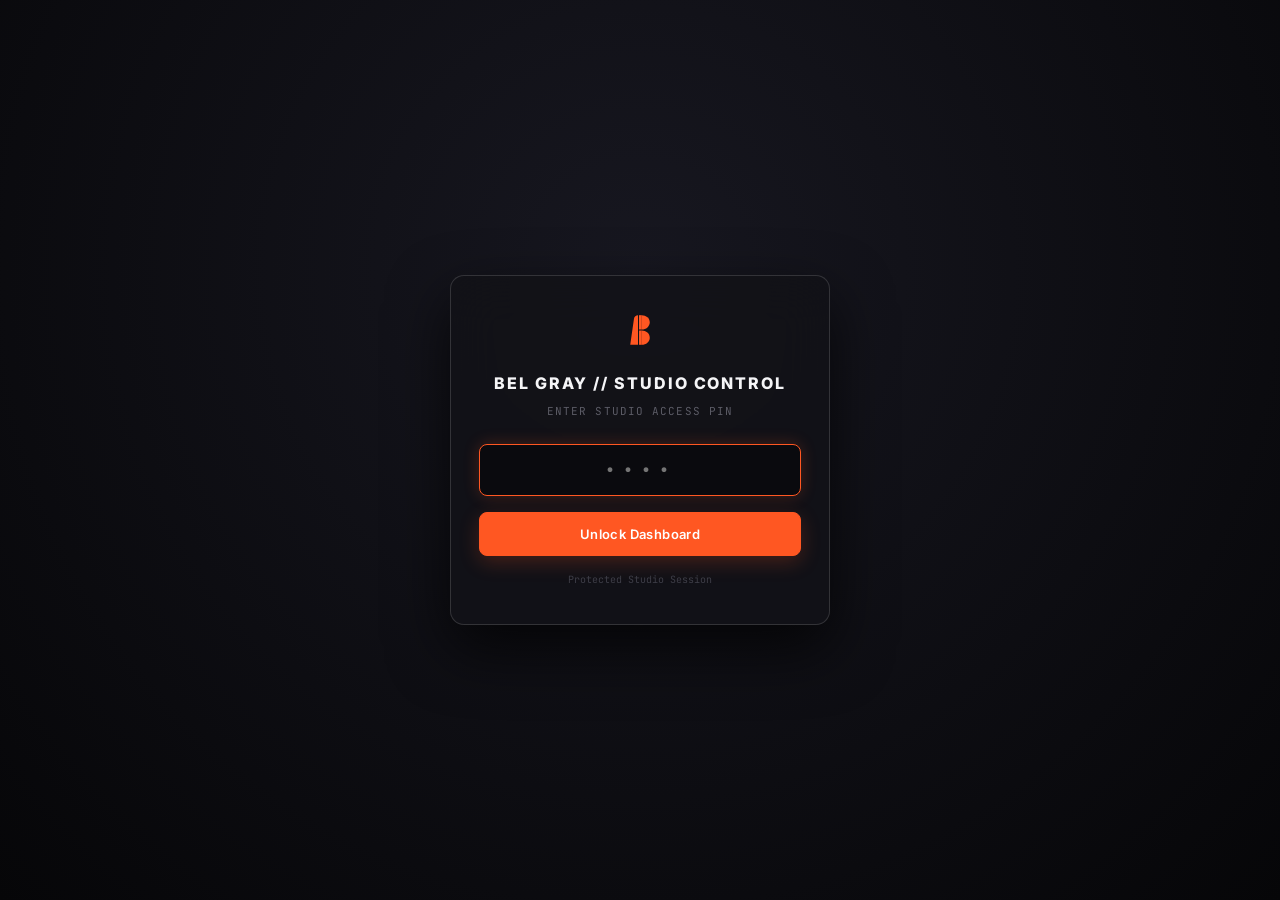
==== commit 77b176ff: "improve site" ====
--- a/admin.html
+++ b/admin.html
@@ -29,12 +29,12 @@
       <p class="auth-subtitle">Enter Studio Access PIN</p>
 
       <form id="auth-form" class="auth-form">
-        <input type="password" id="admin-pin-input" class="auth-input" placeholder="••••" maxlength="8" autofocus autocomplete="current-password">
-        <button type="submit" class="btn btn-primary" style="width: 100%;">
+        <input type="password" id="admin-pin-input" class="auth-input" placeholder="••••" maxlength="12" autofocus autocomplete="current-password">
+        <button type="submit" id="auth-submit-btn" class="btn btn-primary" style="width: 100%;">
           <span>Unlock Dashboard</span>
         </button>
       </form>
-      <span class="auth-hint">Default PIN: 1999 (customizable inside)</span>
+      <span class="auth-hint" id="auth-status-hint">Protected Studio Session</span>
     </div>
   </div>
 
@@ -233,14 +233,15 @@
             </button>
           </div>
 
-          <!-- Add Release Modal / Accordion -->
+          <!-- Add / Edit Release Panel -->
           <div id="add-release-panel" class="add-release-panel" style="display: none;">
-            <h4 class="form-section-title">New Release Details</h4>
+            <h4 class="form-section-title" id="release-form-heading">Release Details</h4>
+            <input type="hidden" id="edit-rel-index" value="-1">
 
             <div class="form-grid-3">
               <div class="form-group">
                 <label>Title</label>
-                <input type="text" id="new-rel-title" class="admin-input" placeholder="e.g. To Be The Light">
+                <input type="text" id="new-rel-title" class="admin-input" value="Anxious Story" placeholder="e.g. Anxious Story">
               </div>
               <div class="form-group">
                 <label>Type</label>
@@ -274,21 +275,38 @@
 
             <div class="form-group">
               <label>Tagline / Narrative Concept</label>
-              <textarea id="new-rel-tagline" class="admin-textarea" rows="2" placeholder="Brief concept or musical journey..."></textarea>
-            </div>
-
-            <div class="form-group">
-              <label>Craft Architecture (Tech Spec)</label>
-              <select id="new-rel-craft" class="admin-select">
-                <option value="pure">Pure Studio Craft (FL Studio & Acoustic Piano)</option>
-                <option value="hybrid" selected>Hybrid Concept (Piano Core + Neural Vocal Synthesis + FL Studio)</option>
-                <option value="acoustic">Acoustic Piano Suite</option>
-              </select>
-            </div>
-
-            <div class="form-group">
-              <label>Smartlink (BandLink)</label>
-              <input type="text" id="new-rel-smartlink" class="admin-input" placeholder="https://band.link/...">
+              <textarea id="new-rel-tagline" class="admin-textarea" rows="2" placeholder="Brief concept or musical journey...">A four-act journey through the human crisis cycle — from solitary acoustic piano reflections into melodic progressive house.</textarea>
+            </div>
+
+            <div class="form-grid-2">
+              <div class="form-group">
+                <label>Craft Architecture Badge</label>
+                <select id="new-rel-craft" class="admin-select">
+                  <option value="pure">Pure Studio Craft (FL Studio & Acoustic Piano)</option>
+                  <option value="hybrid" selected>Hybrid Concept (Piano Core + Neural Vocal Synthesis + FL Studio)</option>
+                  <option value="acoustic">Acoustic Piano Suite</option>
+                </select>
+              </div>
+              <div class="form-group">
+                <label>Smartlink (BandLink)</label>
+                <input type="text" id="new-rel-smartlink" class="admin-input" value="https://band.link/anxious_story" placeholder="https://band.link/...">
+              </div>
+            </div>
+
+            <div class="form-group">
+              <label>Craft Spec Summary Text</label>
+              <input type="text" id="new-rel-craft-summary" class="admin-input" value="Piano Harmony by Daniel Belyaev • Neural Vocal Synthesis • FL Studio DAW Engineering">
+            </div>
+
+            <!-- Tracklist Editor -->
+            <div class="form-group">
+              <div style="display: flex; justify-content: space-between; align-items: center; margin-bottom: 6px;">
+                <label style="margin-bottom: 0;">Tracklist</label>
+                <button type="button" id="btn-add-track-row" class="btn btn-sm btn-ghost">+ Add Track</button>
+              </div>
+              <div id="admin-tracklist-rows" style="display: flex; flex-direction: column; gap: 8px;">
+                <!-- Populated dynamically via admin.js -->
+              </div>
             </div>
 
             <div class="form-group">
@@ -301,7 +319,7 @@
 
             <div class="panel-actions">
               <button id="btn-save-new-release" class="btn btn-primary btn-sm">
-                <span>Save to Catalog</span>
+                <span id="btn-save-release-label">Save to Catalog</span>
               </button>
               <button id="btn-cancel-add-release" class="btn btn-ghost btn-sm">
                 <span>Cancel</span>
@@ -453,6 +471,22 @@
       <!-- Tab 4: Cloud & Supabase -->
       <section id="tab-sync" class="admin-tab-pane">
         <div class="admin-card">
+          <h3 class="card-title">Studio Security & Access PIN</h3>
+          <p class="card-desc">Update your local Studio Control PIN (stored as a SHA-256 cryptographic hash).</p>
+          <div class="form-grid-2" style="align-items: flex-end;">
+            <div class="form-group" style="margin-bottom: 0;">
+              <label for="cfg-new-pin">New Studio PIN (4–12 characters)</label>
+              <input type="password" id="cfg-new-pin" class="admin-input" placeholder="Enter new PIN..." maxlength="12" autocomplete="new-password">
+            </div>
+            <div>
+              <button type="button" id="btn-update-pin" class="btn btn-outline" style="width: 100%;">
+                <span>Update Studio PIN</span>
+              </button>
+            </div>
+          </div>
+        </div>
+
+        <div class="admin-card">
           <h3 class="card-title">Supabase Cloud Database Integration</h3>
           <p class="card-desc">Connect free Supabase backend for instant updates from mobile, or download JSON files for Git.</p>
 
@@ -468,10 +502,10 @@
 
           <div class="sql-box">
             <div class="sql-box-header">
-              <span class="field-label">1-CLICK SUPABASE SQL SCHEMA (RUN IN SQL EDITOR):</span>
+              <span class="field-label">1-CLICK SUPABASE SQL SCHEMA WITH RLS SECURITY (RUN IN SQL EDITOR):</span>
               <button id="btn-copy-sql" class="btn btn-sm btn-ghost">Copy SQL</button>
             </div>
-            <pre class="sql-pre"><code>-- Create table for Bel Gray releases
+            <pre class="sql-pre"><code>-- 1. Create tables for Bel Gray releases &amp; site config
 CREATE TABLE IF NOT EXISTS releases (
   id TEXT PRIMARY KEY,
   title TEXT NOT NULL,
@@ -490,16 +524,29 @@
   links JSONB
 );
 
--- Create table for Bel Gray site config
 CREATE TABLE IF NOT EXISTS site_config (
   id TEXT PRIMARY KEY DEFAULT 'global',
   data JSONB NOT NULL
-);</code></pre>
-          </div>
-
-          <div class="backup-actions-row" style="margin-top: 24px;">
+);
+
+-- 2. Enable Row Level Security (RLS) so public visitors can only READ
+ALTER TABLE releases ENABLE ROW LEVEL SECURITY;
+ALTER TABLE site_config ENABLE ROW LEVEL SECURITY;
+
+CREATE POLICY "Public Read Releases" ON releases FOR SELECT USING (true);
+CREATE POLICY "Public Read Config" ON site_config FOR SELECT USING (true);
+
+-- 3. Restrict INSERT/UPDATE/DELETE strictly to authenticated admin user
+CREATE POLICY "Admin Write Releases" ON releases FOR ALL TO authenticated USING (true) WITH CHECK (true);
+CREATE POLICY "Admin Write Config" ON site_config FOR ALL TO authenticated USING (true) WITH CHECK (true);</code></pre>
+          </div>
+
+          <div class="backup-actions-row" style="margin-top: 24px; display: flex; gap: 12px; flex-wrap: wrap;">
             <button id="btn-download-json" class="btn btn-outline">
-              <span>Export releases.json Backup</span>
+              <span>Export releases.json</span>
+            </button>
+            <button id="btn-download-config-json" class="btn btn-outline">
+              <span>Export site-config.json</span>
             </button>
             <button id="btn-reset-defaults" class="btn btn-ghost">
               <span>Reset to Defaults</span>
--- a/styles.css
+++ b/styles.css
@@ -8,6 +8,7 @@
   /* Dynamic Theme Accents (Adaptable per release) */
   --accent-color: #FF5722;
   --accent-hover: #F4511E;
+  --accent-contrast: #FFFFFF;
   --accent-glow: rgba(255, 87, 34, 0.22);
   --accent-subtle: rgba(255, 87, 34, 0.10);
   --accent-border: rgba(255, 87, 34, 0.40);
@@ -78,6 +79,21 @@
   position: relative;
 }
 
+/* Ambient Cursor Spotlight */
+.ambient-spotlight {
+  position: fixed;
+  width: 650px;
+  height: 650px;
+  border-radius: 50%;
+  background: radial-gradient(circle, var(--accent-glow) 0%, transparent 68%);
+  opacity: 0.18;
+  pointer-events: none;
+  z-index: 0;
+  transform: translate(-50%, -50%);
+  transition: opacity 0.4s ease;
+  will-change: left, top;
+}
+
 body::before {
   content: '';
   position: fixed;
@@ -91,7 +107,7 @@
 
 ::selection {
   background: var(--accent-color);
-  color: #FFFFFF;
+  color: var(--accent-contrast, #FFFFFF);
 }
 
 a {
@@ -149,7 +165,7 @@
   letter-spacing: 0.14em;
   padding: 3px 8px;
   background: var(--accent-color);
-  color: #FFFFFF;
+  color: var(--accent-contrast, #FFFFFF);
   border-radius: var(--radius-xs);
   text-transform: uppercase;
   box-shadow: 0 0 14px var(--accent-glow);
@@ -344,14 +360,19 @@
 
 .btn-primary {
   background-color: var(--accent-color);
-  color: #FFFFFF;
+  color: var(--accent-contrast, #FFFFFF);
   border: 1px solid var(--accent-color);
   box-shadow: 0 6px 20px var(--accent-glow);
+}
+
+.btn-primary svg {
+  fill: currentColor;
 }
 
 .btn-primary:hover {
   background-color: var(--accent-hover);
   border-color: var(--accent-hover);
+  color: var(--accent-contrast, #FFFFFF);
   transform: translateY(-2px);
   box-shadow: 0 10px 28px var(--accent-glow);
 }
@@ -426,7 +447,7 @@
 }
 
 .hero-container {
-  max-width: 860px;
+  max-width: 1120px;
 }
 
 .hero-status-pill {
@@ -511,54 +532,262 @@
   100% { transform: scaleY(1); }
 }
 
-/* Streaming platforms list */
-.streaming-row {
-  display: flex;
-  flex-direction: column;
-  align-items: center;
-  gap: 12px;
+/* ==========================================================================
+   ANIMATED STREAMING PLATFORMS CAROUSEL (1. GLOBAL -> 2. RUSSIA -> 3. NICHE)
+   ========================================================================== */
+.streaming-showcase {
+  width: 100%;
+  margin-top: 12px;
+  padding: 24px 26px;
+  border-radius: var(--radius-lg);
+  background: linear-gradient(180deg, rgba(20, 20, 28, 0.72) 0%, rgba(12, 12, 17, 0.88) 100%);
+  border: 1px solid var(--border-subtle);
+  box-shadow: 0 22px 55px rgba(0, 0, 0, 0.48), inset 0 1px 0 rgba(255, 255, 255, 0.05);
+  position: relative;
+  overflow: hidden;
+}
+
+.streaming-showcase::before {
+  content: '';
+  position: absolute;
+  top: -80px;
+  left: 50%;
+  transform: translateX(-50%);
+  width: 560px;
+  height: 160px;
+  background: radial-gradient(circle, var(--accent-glow) 0%, transparent 72%);
+  opacity: 0.4;
+  pointer-events: none;
+}
+
+.streaming-showcase-header {
+  display: flex;
+  align-items: center;
+  justify-content: space-between;
+  gap: 16px;
+  margin-bottom: 20px;
+  flex-wrap: wrap;
+}
+
+.streaming-showcase-title-group {
+  display: flex;
+  align-items: center;
+  gap: 16px;
+  flex-wrap: wrap;
 }
 
 .streaming-label {
   font-family: var(--font-mono);
   font-size: 10px;
+  font-weight: 700;
   letter-spacing: 0.2em;
+  color: var(--text-secondary);
+  text-transform: uppercase;
+}
+
+.streaming-tier-tabs {
+  display: inline-flex;
+  align-items: center;
+  gap: 6px;
+  background: rgba(8, 8, 12, 0.75);
+  padding: 4px;
+  border-radius: var(--radius-sm);
+  border: 1px solid var(--border-subtle);
+}
+
+.tier-tab-btn {
+  font-family: var(--font-mono);
+  font-size: 10px;
+  font-weight: 600;
+  letter-spacing: 0.06em;
   color: var(--text-muted);
-  text-transform: uppercase;
-}
-
-.streaming-badges {
-  display: flex;
-  justify-content: center;
-  gap: 10px;
-  flex-wrap: wrap;
-}
-
-.platform-chip {
-  display: inline-flex;
+  padding: 5px 12px;
+  border-radius: var(--radius-xs);
+  transition: var(--transition-fast);
+  cursor: pointer;
+}
+
+.tier-tab-btn:hover {
+  color: var(--text-primary);
+}
+
+.tier-tab-btn.active {
+  background: var(--accent-color);
+  color: var(--accent-contrast, #FFFFFF);
+  box-shadow: 0 0 14px var(--accent-glow);
+}
+
+.streaming-carousel-controls {
+  display: flex;
   align-items: center;
   gap: 8px;
-  padding: 6px 14px;
-  border-radius: var(--radius-xs);
-  background: var(--bg-surface);
+}
+
+.carousel-nav-btn {
+  width: 34px;
+  height: 34px;
+  border-radius: var(--radius-sm);
+  background: var(--bg-card);
   border: 1px solid var(--border-subtle);
   color: var(--text-secondary);
+  display: inline-flex;
+  align-items: center;
+  justify-content: center;
+  cursor: pointer;
+  transition: var(--transition-fast);
+}
+
+.carousel-nav-btn:hover {
+  color: var(--text-primary);
+  border-color: var(--accent-color);
+  background: var(--bg-card-hover);
+  box-shadow: 0 0 14px var(--accent-glow);
+  transform: translateY(-1px);
+}
+
+.carousel-nav-sm {
+  width: 28px;
+  height: 28px;
+  font-size: 16px;
+  line-height: 1;
+}
+
+.streaming-carousel-viewport {
+  width: 100%;
+  overflow: hidden;
+  position: relative;
+  padding: 10px 4px;
+  -webkit-mask-image: linear-gradient(90deg, transparent 0%, #000 5%, #000 95%, transparent 100%);
+  mask-image: linear-gradient(90deg, transparent 0%, #000 5%, #000 95%, transparent 100%);
+}
+
+.streaming-carousel-track {
+  display: flex;
+  align-items: stretch;
+  gap: 16px;
+  width: max-content;
+  will-change: transform;
+}
+
+.streaming-carousel-track.is-filtered-static {
+  width: 100%;
+  justify-content: center;
+  flex-wrap: wrap;
+}
+
+.stream-carousel-card {
+  min-width: 232px;
+  padding: 16px 18px;
+  border-radius: 16px;
+  background: linear-gradient(145deg, rgba(26, 26, 35, 0.92), rgba(15, 15, 21, 0.96));
+  border: 1px solid var(--border-medium);
+  display: flex;
+  align-items: center;
+  gap: 15px;
+  text-align: left;
+  position: relative;
+  overflow: hidden;
+  transition: transform 0.3s cubic-bezier(0.16, 1, 0.3, 1), border-color 0.25s ease, box-shadow 0.3s ease, background 0.25s ease;
+  box-shadow: 0 10px 26px rgba(0, 0, 0, 0.45);
+}
+
+.stream-carousel-card::before {
+  content: '';
+  position: absolute;
+  inset: 0;
+  background: radial-gradient(circle at 90% 10%, var(--accent-glow) 0%, transparent 65%);
+  opacity: 0;
+  transition: opacity 0.3s ease;
+  pointer-events: none;
+}
+
+.stream-carousel-card:hover {
+  transform: translateY(-6px) scale(1.03);
+  border-color: var(--accent-color);
+  box-shadow: 0 18px 38px rgba(0, 0, 0, 0.72), 0 0 28px var(--accent-glow);
+}
+
+.stream-carousel-card:hover::before {
+  opacity: 0.9;
+}
+
+.stream-card-icon-wrap {
+  width: 54px;
+  height: 54px;
+  border-radius: 13px;
+  flex-shrink: 0;
+  position: relative;
+  z-index: 1;
+  overflow: hidden;
+  box-shadow: 0 6px 16px rgba(0, 0, 0, 0.55);
+  border: 1px solid rgba(255, 255, 255, 0.12);
+  background: #0D0D12;
+  transition: transform 0.3s cubic-bezier(0.16, 1, 0.3, 1), box-shadow 0.3s ease;
+}
+
+.stream-carousel-card:hover .stream-card-icon-wrap {
+  transform: scale(1.08) rotate(-2deg);
+  box-shadow: 0 8px 22px var(--accent-glow);
+}
+
+.stream-card-logo {
+  width: 100%;
+  height: 100%;
+  object-fit: cover;
+  display: block;
+}
+
+.stream-card-body {
+  display: flex;
+  flex-direction: column;
+  justify-content: center;
+  gap: 5px;
+  flex: 1;
+  min-width: 0;
+  position: relative;
+  z-index: 1;
+}
+
+.stream-card-top-row {
+  display: flex;
+  align-items: center;
+  justify-content: space-between;
+  gap: 6px;
+}
+
+.stream-tier-badge {
+  font-family: var(--font-mono);
+  font-size: 9px;
+  font-weight: 700;
+  letter-spacing: 0.12em;
+  padding: 2px 7px;
+  border-radius: 4px;
+  text-transform: uppercase;
+  background: var(--accent-subtle);
+  color: var(--accent-color);
+  border: 1px solid var(--accent-border);
+}
+
+.stream-card-arrow {
+  font-family: var(--font-mono);
   font-size: 12px;
-  font-weight: 500;
-  transition: var(--transition-fast);
-}
-
-.platform-chip:hover {
-  border-color: var(--border-medium);
-  color: var(--text-primary);
-  background: var(--bg-card);
-  transform: translateY(-1px);
-}
-
-.platform-chip svg {
-  width: 14px;
-  height: 14px;
-  fill: currentColor;
+  color: var(--text-muted);
+  transition: transform 0.25s ease, color 0.25s ease;
+}
+
+.stream-carousel-card:hover .stream-card-arrow {
+  color: var(--accent-color);
+  transform: translate(2px, -2px);
+}
+
+.stream-card-name {
+  font-size: 16px;
+  font-weight: 800;
+  color: var(--text-primary);
+  letter-spacing: -0.01em;
+  white-space: nowrap;
+  overflow: hidden;
+  text-overflow: ellipsis;
 }
 
 /* ==========================================================================
@@ -578,7 +807,8 @@
   border-radius: var(--radius-lg);
   padding: 44px;
   display: grid;
-  grid-template-columns: 380px 1fr;
+  grid-template-columns: 380px minmax(0, 1fr);
+  align-items: center;
   gap: 48px;
   position: relative;
   overflow: hidden;
@@ -591,8 +821,8 @@
   position: absolute;
   top: 0;
   right: 0;
-  width: 400px;
-  height: 400px;
+  width: 420px;
+  height: 420px;
   background: radial-gradient(circle, var(--accent-glow) 0%, transparent 70%);
   opacity: 0.5;
   pointer-events: none;
@@ -602,60 +832,241 @@
   border-color: var(--accent-border);
 }
 
-/* Cover Art Sleeve */
+/* ==========================================================================
+   ROUND VINYL RECORD WITH ALBUM ART -> 3D CLOSE-UP COVER POP-OUT ON HOVER
+   ========================================================================== */
 .featured-cover-box {
   position: relative;
-  perspective: 1200px;
-}
-
-.cover-image-frame {
+  width: 100%;
+  max-width: 380px;
+  aspect-ratio: 1 / 1;
+  align-self: center;
+  margin: 0 auto;
+  perspective: 1100px;
+  display: flex;
+  align-items: center;
+  justify-content: center;
+  cursor: pointer;
+  z-index: 2;
+}
+
+/* Ambient Halo Behind the Vinyl / 3D Cover */
+.cover-ambient-halo {
+  position: absolute;
+  inset: 4%;
+  border-radius: 50%;
+  background: radial-gradient(circle, var(--accent-glow) 0%, transparent 70%);
+  opacity: 0.45;
+  filter: blur(22px);
+  pointer-events: none;
+  transition: opacity 0.45s ease, transform 0.45s ease, border-radius 0.45s ease;
+  z-index: 0;
+}
+
+.featured-cover-box:hover .cover-ambient-halo {
+  opacity: 1;
+  border-radius: var(--radius-md);
+  transform: scale(1.12);
+}
+
+/* DEFAULT STATE: 100% Round Vinyl Record with Album Cover Artwork */
+.vinyl-disc-stage {
   position: relative;
-  border-radius: var(--radius-md);
+  width: 96%;
+  height: 96%;
+  aspect-ratio: 1 / 1;
+  border-radius: 50%;
+  z-index: 1;
+  display: flex;
+  align-items: center;
+  justify-content: center;
+  transition: transform 0.55s cubic-bezier(0.16, 1, 0.3, 1), filter 0.45s ease, opacity 0.45s ease;
+}
+
+.vinyl-platter {
+  width: 100%;
+  height: 100%;
+  border-radius: 50%;
+  background: radial-gradient(circle, #060609 0%, #111116 62%, #07070A 100%);
+  box-shadow:
+    0 22px 50px rgba(0, 0, 0, 0.9),
+    0 0 28px var(--accent-glow),
+    inset 0 0 0 2px rgba(255, 255, 255, 0.1);
+  position: relative;
+  display: flex;
+  align-items: center;
+  justify-content: center;
   overflow: hidden;
-  border: 1px solid var(--border-medium);
-  box-shadow: 0 16px 40px rgba(0, 0, 0, 0.6);
-  aspect-ratio: 1 / 1;
-  background-color: var(--bg-card);
-  transition: transform 0.4s cubic-bezier(0.16, 1, 0.3, 1), box-shadow 0.4s cubic-bezier(0.16, 1, 0.3, 1), border-color var(--transition-fast);
-  transform-style: preserve-3d;
-}
-
-.cover-image-frame::after {
-  content: '';
+  animation: vinyl-spin-slow 24s linear infinite;
+}
+
+@keyframes vinyl-spin-slow {
+  from { transform: rotate(0deg); }
+  to { transform: rotate(360deg); }
+}
+
+.vinyl-grooves-overlay {
   position: absolute;
   inset: 0;
-  background: linear-gradient(135deg, rgba(255, 255, 255, 0.16) 0%, transparent 60%);
-  opacity: 0;
-  transition: opacity 0.35s ease;
+  border-radius: 50%;
+  background:
+    repeating-radial-gradient(
+      circle at 50% 50%,
+      rgba(255, 255, 255, 0.04) 0px,
+      rgba(255, 255, 255, 0.04) 1px,
+      transparent 2px,
+      transparent 5px
+    ),
+    conic-gradient(
+      from 25deg,
+      rgba(255, 255, 255, 0.14) 0deg,
+      transparent 48deg,
+      rgba(255, 255, 255, 0.11) 115deg,
+      transparent 175deg,
+      rgba(255, 255, 255, 0.14) 225deg,
+      transparent 285deg,
+      rgba(255, 255, 255, 0.11) 335deg,
+      transparent 360deg
+    );
   pointer-events: none;
-}
-
-.featured-card:hover .cover-image-frame {
-  transform: perspective(800px) rotateX(4deg) rotateY(-5deg) translateY(-4px);
-  box-shadow: 0 24px 60px rgba(0, 0, 0, 0.8), 0 0 35px var(--accent-glow);
-  border-color: var(--accent-border);
-}
-
-.featured-card:hover .cover-image-frame::after {
-  opacity: 1;
-}
-
-.cover-image-frame img {
+  z-index: 1;
+}
+
+/* Circular Album Cover Artwork on the Vinyl Record */
+.vinyl-art-circle {
+  position: relative;
+  width: 66%;
+  height: 66%;
+  aspect-ratio: 1 / 1;
+  border-radius: 50%;
+  overflow: hidden;
+  z-index: 2;
+  border: 3px solid #09090D;
+  box-shadow:
+    0 0 0 1px rgba(255, 255, 255, 0.16),
+    0 0 26px rgba(0, 0, 0, 0.85);
+  display: flex;
+  align-items: center;
+  justify-content: center;
+}
+
+.vinyl-art-circle img {
   width: 100%;
   height: 100%;
   object-fit: cover;
-  transition: transform var(--transition-smooth);
-}
-
-.featured-card:hover .cover-image-frame img {
-  transform: scale(1.03);
+  border-radius: 50%;
+  display: block;
+}
+
+.vinyl-center-ring {
+  position: absolute;
+  width: 22%;
+  height: 22%;
+  border-radius: 50%;
+  background: rgba(8, 8, 12, 0.78);
+  border: 2px solid var(--accent-color);
+  box-shadow: 0 0 14px var(--accent-glow), inset 0 0 8px rgba(0, 0, 0, 0.85);
+  display: flex;
+  align-items: center;
+  justify-content: center;
+}
+
+.vinyl-spindle {
+  width: 38%;
+  height: 38%;
+  border-radius: 50%;
+  background: #050507;
+  border: 1px solid rgba(255, 255, 255, 0.35);
+}
+
+.vinyl-badge-top {
+  position: absolute;
+  top: 12px;
+  left: 12px;
+  z-index: 3;
+  background: rgba(8, 8, 12, 0.85);
+  backdrop-filter: blur(8px);
+  padding: 4px 10px;
+  border-radius: var(--radius-xs);
+  font-family: var(--font-mono);
+  font-size: 10px;
+  font-weight: 700;
+  letter-spacing: 0.12em;
+  color: var(--accent-color);
+  border: 1px solid var(--accent-border);
+  box-shadow: 0 6px 16px rgba(0, 0, 0, 0.5);
+  transition: opacity 0.3s ease;
+}
+
+/* HOVER STATE: Full Square Album Cover Pops Out to Close-Up in 3D with Glow */
+.cover-3d-popup {
+  position: absolute;
+  inset: 0;
+  width: 100%;
+  height: 100%;
+  aspect-ratio: 1 / 1;
+  border-radius: var(--radius-md);
+  overflow: hidden;
+  z-index: 4;
+  background: var(--bg-card);
+  border: 1px solid var(--accent-color);
+  opacity: 0;
+  pointer-events: none;
+  transform-style: preserve-3d;
+  transform: perspective(1000px) translateZ(-70px) scale(0.68) rotateX(14deg) rotateY(-12deg);
+  box-shadow: 0 12px 30px rgba(0, 0, 0, 0.6);
+  transition:
+    opacity 0.42s cubic-bezier(0.16, 1, 0.3, 1),
+    transform 0.48s cubic-bezier(0.16, 1, 0.3, 1),
+    box-shadow 0.48s cubic-bezier(0.16, 1, 0.3, 1);
+}
+
+.cover-3d-popup img {
+  width: 100%;
+  height: 100%;
+  object-fit: cover;
+  display: block;
+}
+
+.cover-3d-glare {
+  position: absolute;
+  inset: 0;
+  background: radial-gradient(
+    circle at var(--glare-x, 30%) var(--glare-y, 20%),
+    rgba(255, 255, 255, 0.30) 0%,
+    rgba(255, 255, 255, 0.08) 32%,
+    transparent 65%
+  );
+  mix-blend-mode: screen;
+  pointer-events: none;
+}
+
+.featured-cover-box:hover .vinyl-disc-stage {
+  transform: scale(0.86);
+  filter: brightness(0.32) blur(2px);
+  opacity: 0.55;
+}
+
+.featured-cover-box:hover .vinyl-badge-top {
+  opacity: 0;
+}
+
+.featured-cover-box:hover .cover-3d-popup {
+  opacity: 1;
+  pointer-events: auto;
+  transform: perspective(1000px) translateZ(34px) scale(1.04) rotateX(var(--cover-rx, 5deg)) rotateY(var(--cover-ry, -6deg));
+  box-shadow:
+    0 30px 68px rgba(0, 0, 0, 0.92),
+    0 0 54px var(--accent-glow),
+    0 0 22px var(--accent-color),
+    inset 0 0 0 1px rgba(255, 255, 255, 0.25);
 }
 
 .cover-badge-top {
   position: absolute;
   top: 14px;
   left: 14px;
-  background: rgba(0, 0, 0, 0.75);
+  background: rgba(0, 0, 0, 0.78);
   backdrop-filter: blur(8px);
   padding: 4px 10px;
   border-radius: var(--radius-xs);
@@ -664,7 +1075,8 @@
   font-weight: 700;
   letter-spacing: 0.12em;
   color: var(--accent-color);
-  border: 1px solid var(--border-subtle);
+  border: 1px solid var(--accent-border);
+  box-shadow: 0 0 14px var(--accent-glow);
 }
 
 /* Details */
@@ -672,6 +1084,8 @@
   display: flex;
   flex-direction: column;
   justify-content: space-between;
+  min-width: 0;
+  width: 100%;
 }
 
 .featured-header {
@@ -762,7 +1176,7 @@
 
 .track-item {
   display: grid;
-  grid-template-columns: 32px 1fr auto auto;
+  grid-template-columns: 32px 1fr auto;
   align-items: center;
   padding: 10px 12px;
   border-radius: var(--radius-xs);
@@ -798,6 +1212,30 @@
 .track-play-icon {
   width: 16px;
   height: 16px;
+}
+
+/* Audio Playing Equalizer Mini Animation */
+.track-equalizer {
+  display: flex;
+  align-items: flex-end;
+  gap: 2px;
+  height: 14px;
+}
+
+.eq-bar {
+  width: 2.5px;
+  background-color: var(--accent-color);
+  border-radius: 1px;
+  animation: eq-bounce 0.8s ease-in-out infinite alternate;
+}
+
+.eq-bar-1 { height: 35%; animation-delay: 0.1s; }
+.eq-bar-2 { height: 95%; animation-delay: 0.35s; }
+.eq-bar-3 { height: 60%; animation-delay: 0.2s; }
+
+@keyframes eq-bounce {
+  0% { height: 25%; }
+  100% { height: 100%; }
 }
 
 .track-num-text {
@@ -907,12 +1345,126 @@
   color: var(--text-secondary);
 }
 
-/* Action Hub */
-.featured-actions-hub {
-  display: flex;
-  align-items: center;
+/* Featured Release Streaming Hub & Carousel Strip */
+.featured-streaming-hub {
+  margin-top: 22px;
+  display: flex;
+  flex-direction: column;
   gap: 14px;
+  min-width: 0;
+  width: 100%;
+}
+
+.featured-streaming-top {
+  display: flex;
+  align-items: center;
+  justify-content: space-between;
+  gap: 12px;
   flex-wrap: wrap;
+}
+
+.featured-strip-controls {
+  display: flex;
+  align-items: center;
+  gap: 8px;
+}
+
+.featured-strip-label {
+  font-family: var(--font-mono);
+  font-size: 9px;
+  font-weight: 700;
+  letter-spacing: 0.14em;
+  color: var(--text-muted);
+  margin-right: 4px;
+}
+
+.featured-streaming-strip {
+  display: flex;
+  align-items: center;
+  gap: 10px;
+  width: 100%;
+  min-width: 0;
+  overflow-x: auto;
+  padding: 6px 2px 10px;
+  scroll-behavior: smooth;
+  scrollbar-width: thin;
+  scrollbar-color: var(--border-medium) transparent;
+}
+
+.featured-streaming-strip::-webkit-scrollbar {
+  height: 4px;
+}
+
+.featured-streaming-strip::-webkit-scrollbar-thumb {
+  background: var(--border-medium);
+  border-radius: 4px;
+}
+
+.featured-stream-card {
+  display: inline-flex;
+  align-items: center;
+  gap: 10px;
+  padding: 10px 14px;
+  min-width: 170px;
+  border-radius: 12px;
+  background: linear-gradient(145deg, rgba(24, 24, 32, 0.95), rgba(14, 14, 20, 0.98));
+  border: 1px solid var(--border-subtle);
+  flex-shrink: 0;
+  transition: transform 0.25s cubic-bezier(0.16, 1, 0.3, 1), border-color 0.25s ease, box-shadow 0.25s ease;
+}
+
+.featured-stream-card:hover {
+  transform: translateY(-3px);
+  border-color: var(--accent-color);
+  box-shadow: 0 10px 24px rgba(0, 0, 0, 0.65), 0 0 20px var(--accent-glow);
+}
+
+.featured-stream-logo {
+  width: 34px;
+  height: 34px;
+  border-radius: 8px;
+  object-fit: cover;
+  flex-shrink: 0;
+  box-shadow: 0 4px 10px rgba(0, 0, 0, 0.5);
+}
+
+.featured-stream-meta {
+  display: flex;
+  flex-direction: column;
+  gap: 1px;
+  flex: 1;
+  min-width: 0;
+}
+
+.featured-stream-tier {
+  font-family: var(--font-mono);
+  font-size: 8px;
+  font-weight: 700;
+  letter-spacing: 0.1em;
+  padding: 1px 5px;
+  border-radius: 3px;
+  align-self: flex-start;
+}
+
+.featured-stream-name {
+  font-size: 13px;
+  font-weight: 700;
+  color: var(--text-primary);
+  white-space: nowrap;
+  overflow: hidden;
+  text-overflow: ellipsis;
+}
+
+.featured-stream-arrow {
+  font-family: var(--font-mono);
+  font-size: 11px;
+  color: var(--text-muted);
+  transition: color 0.2s ease, transform 0.2s ease;
+}
+
+.featured-stream-card:hover .featured-stream-arrow {
+  color: var(--accent-color);
+  transform: translate(2px, -2px);
 }
 
 /* ==========================================================================
@@ -1408,13 +1960,27 @@
   display: flex;
   flex-direction: column;
   gap: 10px;
+  max-height: 360px;
+  overflow-y: auto;
+  padding-right: 4px;
+  scrollbar-width: thin;
+  scrollbar-color: var(--border-medium) transparent;
+}
+
+.modal-platform-list::-webkit-scrollbar {
+  width: 4px;
+}
+
+.modal-platform-list::-webkit-scrollbar-thumb {
+  background: var(--border-medium);
+  border-radius: 4px;
 }
 
 .modal-platform-btn {
   display: flex;
   align-items: center;
   justify-content: space-between;
-  padding: 12px 18px;
+  padding: 11px 16px;
   background: var(--bg-card);
   border: 1px solid var(--border-subtle);
   border-radius: var(--radius-sm);
@@ -1422,6 +1988,27 @@
   font-size: 13px;
   font-weight: 600;
   transition: var(--transition-fast);
+}
+
+.modal-smartlink-featured {
+  border-color: var(--accent-border);
+  background: var(--accent-subtle);
+}
+
+.modal-smartlink-badge {
+  width: 34px;
+  height: 34px;
+  border-radius: 8px;
+  background: var(--accent-color);
+  color: var(--accent-contrast, #FFFFFF);
+  font-family: var(--font-mono);
+  font-size: 10px;
+  font-weight: 800;
+  display: flex;
+  align-items: center;
+  justify-content: center;
+  flex-shrink: 0;
+  box-shadow: 0 0 12px var(--accent-glow);
 }
 
 .modal-platform-btn:hover {
@@ -1437,10 +2024,32 @@
   gap: 12px;
 }
 
-.modal-platform-icon {
-  width: 18px;
-  height: 18px;
-  color: var(--accent-color);
+.modal-platform-svg-logo {
+  width: 34px;
+  height: 34px;
+  border-radius: 8px;
+  object-fit: cover;
+  flex-shrink: 0;
+  box-shadow: 0 4px 10px rgba(0, 0, 0, 0.45);
+}
+
+.modal-platform-text-group {
+  display: flex;
+  flex-direction: column;
+  text-align: left;
+  gap: 1px;
+}
+
+.modal-platform-name {
+  font-size: 13px;
+  font-weight: 700;
+  color: var(--text-primary);
+}
+
+.modal-platform-tier-sub {
+  font-family: var(--font-mono);
+  font-size: 10px;
+  color: var(--text-muted);
 }
 
 .modal-platform-arrow {
@@ -1474,6 +2083,20 @@
   .desktop-nav {
     display: none;
   }
+  .desktop-nav.mobile-open {
+    display: flex;
+    flex-direction: column;
+    position: absolute;
+    top: 74px;
+    left: 0;
+    right: 0;
+    background: var(--bg-glass);
+    padding: 24px;
+    border-bottom: 1px solid var(--border-medium);
+    backdrop-filter: blur(20px);
+    -webkit-backdrop-filter: blur(20px);
+    z-index: 200;
+  }
   .mobile-nav-toggle {
     display: flex;
   }
--- a/admin.css
+++ b/admin.css
@@ -550,7 +550,7 @@
   bottom: 28px;
   right: 28px;
   background: var(--accent-color);
-  color: #FFFFFF;
+  color: var(--accent-contrast, #FFFFFF);
   padding: 12px 24px;
   border-radius: var(--radius-sm);
   font-family: var(--font-mono);
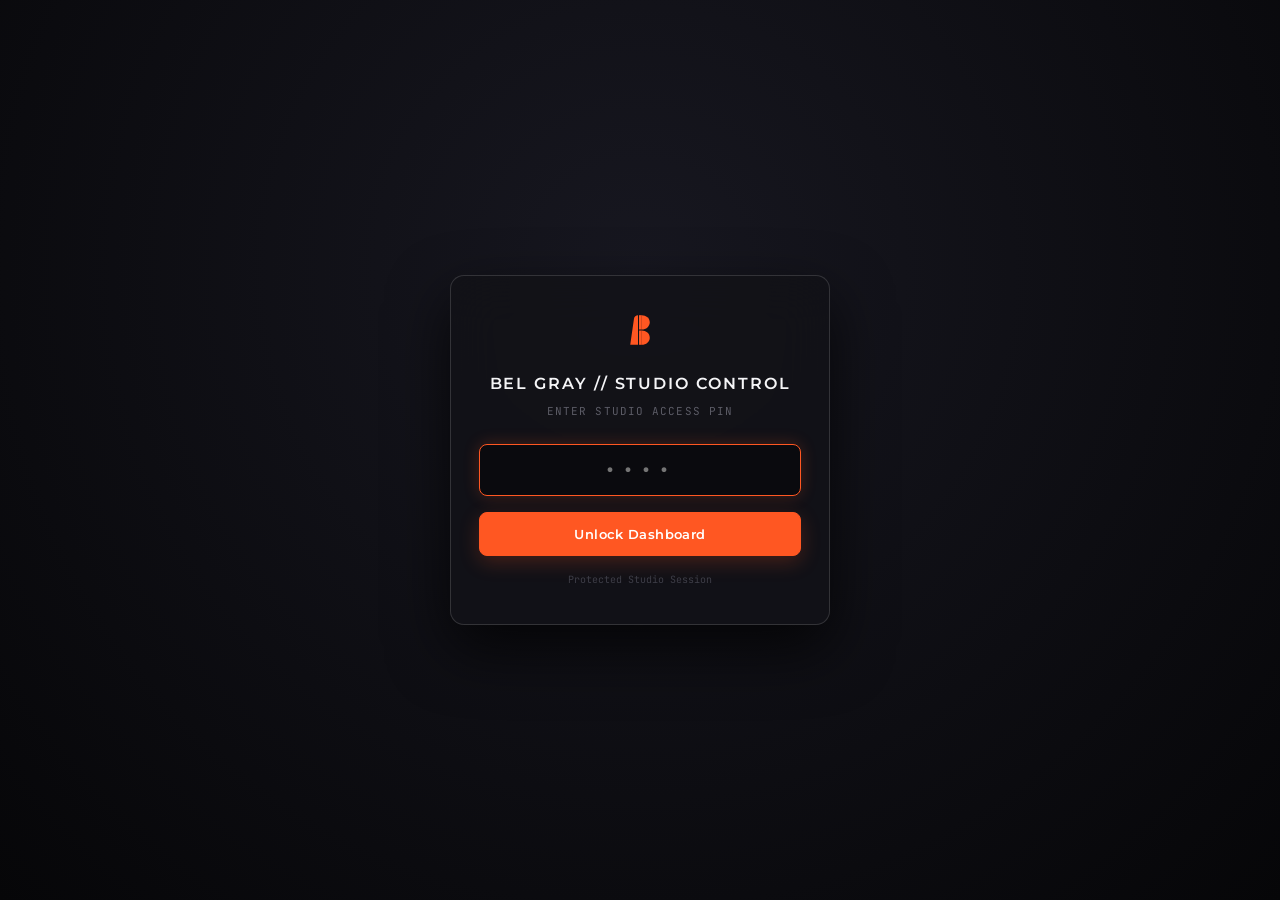
==== commit c74b0864: "add api & change font" ====
--- a/admin.html
+++ b/admin.html
@@ -7,7 +7,7 @@
   <link rel="icon" type="image/svg+xml" href="assets/BGM Logo White.svg">
   <link rel="preconnect" href="https://fonts.googleapis.com">
   <link rel="preconnect" href="https://fonts.gstatic.com" crossorigin>
-  <link href="https://fonts.googleapis.com/css2?family=Inter:wght@400;500;600;700;800&family=JetBrains+Mono:wght@400;500;600;700&display=swap" rel="stylesheet">
+  <link href="https://fonts.googleapis.com/css2?family=Montserrat:ital,wght@0,400;0,500;0,600;0,700;0,800;0,900&family=JetBrains+Mono:wght@400;500;600;700&display=swap" rel="stylesheet">
   <link rel="stylesheet" href="styles.css">
   <link rel="stylesheet" href="admin.css">
 </head>
@@ -104,11 +104,21 @@
           </svg>
           <span>Theme & Colors</span>
         </button>
+        <button class="admin-nav-item" data-tab="tab-footer">
+          <svg class="admin-nav-svg" viewBox="0 0 24 24" width="16" height="16" fill="none" stroke="currentColor" stroke-width="2">
+            <path d="M10 13a5 5 0 0 0 7.54.54l3-3a5 5 0 0 0-7.07-7.07l-1.72 1.71"></path>
+            <path d="M14 11a5 5 0 0 0-7.54-.54l-3 3a5 5 0 0 0 7.07 7.07l1.71-1.71"></path>
+          </svg>
+          <span>Footer & Socials</span>
+        </button>
         <button class="admin-nav-item" data-tab="tab-sync">
           <svg class="admin-nav-svg" viewBox="0 0 24 24" width="16" height="16" fill="none" stroke="currentColor" stroke-width="2">
-            <path d="M18 10h-1.26A8 8 0 1 0 9 20h9a5 5 0 0 0 0-10z"></path>
-          </svg>
-          <span>Cloud & Supabase</span>
+            <rect x="2" y="2" width="20" height="8" rx="2" ry="2"></rect>
+            <rect x="2" y="14" width="20" height="8" rx="2" ry="2"></rect>
+            <line x1="6" y1="6" x2="6.01" y2="6"></line>
+            <line x1="6" y1="18" x2="6.01" y2="18"></line>
+          </svg>
+          <span>Server & Python API</span>
         </button>
       </nav>
 
@@ -238,7 +248,7 @@
             <h4 class="form-section-title" id="release-form-heading">Release Details</h4>
             <input type="hidden" id="edit-rel-index" value="-1">
 
-            <div class="form-grid-3">
+            <div class="form-grid-2">
               <div class="form-group">
                 <label>Title</label>
                 <input type="text" id="new-rel-title" class="admin-input" value="Anxious Story" placeholder="e.g. Anxious Story">
@@ -251,26 +261,34 @@
                   <option value="Album">Album</option>
                 </select>
               </div>
+            </div>
+
+            <div class="form-grid-3">
               <div class="form-group">
                 <label>Year</label>
-                <input type="text" id="new-rel-year" class="admin-input" value="2026">
-              </div>
-            </div>
-
-            <div class="form-grid-2">
+                <input type="text" id="new-rel-year" class="admin-input" value="2026" placeholder="2026">
+              </div>
               <div class="form-group">
-                <label>Cover Art Path or URL</label>
-                <input type="text" id="new-rel-cover" class="admin-input" value="assets/Anxious Story.jpg">
+                <label>Release Date (Next to Year)</label>
+                <div style="display: flex; gap: 6px; align-items: center;">
+                  <input type="text" id="new-rel-date" class="admin-input" value="2026-10-21" placeholder="YYYY-MM-DD or e.g. Nov 15" style="flex: 1;">
+                  <input type="date" id="new-rel-date-picker" class="admin-input" value="2026-10-21" title="Pick date from calendar" style="width: 42px; padding: 8px 6px; cursor: pointer; flex-shrink: 0;">
+                </div>
               </div>
               <div class="form-group">
                 <label>Status</label>
                 <select id="new-rel-status" class="admin-select">
                   <option value="OUT NOW" selected>OUT NOW</option>
-                  <option value="PRE-SAVE">PRE-SAVE</option>
-                  <option value="COMING SOON">COMING SOON</option>
+                  <option value="PRE-SAVE">PRE-SAVE (Upcoming)</option>
+                  <option value="COMING SOON">COMING SOON (Upcoming)</option>
                   <option value="CATALOG">CATALOG ARCHIVE</option>
                 </select>
               </div>
+            </div>
+
+            <div class="form-group">
+              <label>Cover Art Path or URL</label>
+              <input type="text" id="new-rel-cover" class="admin-input" value="assets/Anxious Story.jpg">
             </div>
 
             <div class="form-group">
@@ -382,26 +400,35 @@
       <!-- Tab: Documentary & Film -->
       <section id="tab-media" class="admin-tab-pane">
         <div class="admin-card">
-          <h3 class="card-title">Documentary & Media Hub</h3>
-          <p class="card-desc">Control the documentary archive block. If a release does not have a video, you can toggle it off.</p>
+          <h3 class="card-title">Documentary &amp; 16:9 Cinema Hub</h3>
+          <p class="card-desc">Control the widescreen documentary showcase. Paste any YouTube video URL to automatically unlock the built-in 16:9 cinema player on the site.</p>
 
           <div class="form-row">
             <label class="toggle-control">
               <input type="checkbox" id="cfg-doc-enabled" checked>
               <span class="toggle-switch"></span>
-              <span class="toggle-label">Show Documentary / Behind The Storm Block</span>
+              <span class="toggle-label">Show Documentary / Cinema Block</span>
             </label>
           </div>
 
-          <div class="form-grid-2">
+          <div class="form-grid-3">
             <div class="form-group">
               <label for="cfg-doc-badge">Badge Label</label>
               <input type="text" id="cfg-doc-badge" class="admin-input" value="CREATIVE ARCHIVE">
             </div>
             <div class="form-group">
               <label for="cfg-doc-title">Documentary Title</label>
-              <input type="text" id="cfg-doc-title" class="admin-input" value="Behind The Storm">
-            </div>
+              <input type="text" id="cfg-doc-title" class="admin-input" value="Behind The Anxious Story">
+            </div>
+            <div class="form-group">
+              <label for="cfg-doc-spec">Format / Duration Spec</label>
+              <input type="text" id="cfg-doc-spec" class="admin-input" value="4K • STUDIO BREAKDOWN" placeholder="e.g. 4K • 14 MIN">
+            </div>
+          </div>
+
+          <div class="form-group">
+            <label for="cfg-doc-poster">16:9 Poster Image Path or URL (Auto-uses YouTube thumbnail if left blank)</label>
+            <input type="text" id="cfg-doc-poster" class="admin-input" value="assets/BGM Daniel Belyaev Photo.png" placeholder="assets/BGM Daniel Belyaev Photo.png">
           </div>
 
           <div class="form-group">
@@ -412,11 +439,11 @@
           <div class="form-grid-2">
             <div class="form-group">
               <label for="cfg-doc-btn-text">Button Text</label>
-              <input type="text" id="cfg-doc-btn-text" class="admin-input" value="Watch Documentary on Telegram">
-            </div>
-            <div class="form-group">
-              <label for="cfg-doc-link">Destination Link (Telegram or YouTube)</label>
-              <input type="text" id="cfg-doc-link" class="admin-input" value="https://t.me/belgray_music">
+              <input type="text" id="cfg-doc-btn-text" class="admin-input" value="Watch Documentary on YouTube">
+            </div>
+            <div class="form-group">
+              <label for="cfg-doc-link">Video or Channel Link (YouTube / Telegram / VK)</label>
+              <input type="text" id="cfg-doc-link" class="admin-input" value="https://youtube.com/@belgray_music" placeholder="https://www.youtube.com/watch?v=...">
             </div>
           </div>
         </div>
@@ -468,11 +495,90 @@
         </div>
       </section>
 
-      <!-- Tab 4: Cloud & Supabase -->
+      <!-- Tab: Footer, Socials & Copyright -->
+      <section id="tab-footer" class="admin-tab-pane">
+        <!-- Card 1: Dynamic Social Networks & Ecosystem Links -->
+        <div class="admin-card">
+          <div style="display: flex; justify-content: space-between; align-items: flex-start; margin-bottom: 8px; flex-wrap: wrap; gap: 12px;">
+            <div>
+              <h3 class="card-title" style="margin-bottom: 4px;">Ecosystem & Social Networks</h3>
+              <p class="card-desc" style="margin-bottom: 0;">Add, edit, or remove any social networks and communities (Telegram, YouTube, VK, TikTok, Boosty, Twitch, SoundCloud, etc.) with 0 code changes.</p>
+            </div>
+            <button type="button" id="btn-add-footer-link" class="btn btn-sm btn-outline">+ Add Social Link</button>
+          </div>
+
+          <div id="footer-links-rows" class="footer-links-rows-container" style="display: flex; flex-direction: column; gap: 10px; margin-top: 18px;">
+            <!-- Populated dynamically via admin.js -->
+          </div>
+        </div>
+
+        <!-- Card 2: Contact Email & Direct Smartlinks -->
+        <div class="admin-card">
+          <h3 class="card-title">Direct Booking & Smartlinks</h3>
+          <p class="card-desc">Configure your booking/inquiries email address and primary smartlink.</p>
+
+          <div class="form-grid-2">
+            <div class="form-group">
+              <label for="cfg-footer-email">Contact / Booking Email Address</label>
+              <input type="email" id="cfg-footer-email" class="admin-input" value="contact@belgray.com" placeholder="e.g. contact@belgray.com">
+            </div>
+            <div class="form-group">
+              <label for="cfg-footer-email-label">Email Link Display Label</label>
+              <input type="text" id="cfg-footer-email-label" class="admin-input" value="Inquiries & Booking" placeholder="e.g. Inquiries & Booking">
+            </div>
+          </div>
+
+          <div class="form-grid-2">
+            <div class="form-group">
+              <label for="cfg-footer-smartlink-url">Smartlink Destination URL</label>
+              <input type="text" id="cfg-footer-smartlink-url" class="admin-input" value="https://band.link/anxious_story" placeholder="https://band.link/...">
+            </div>
+            <div class="form-group">
+              <label for="cfg-footer-smartlink-label">Smartlink Link Display Label</label>
+              <input type="text" id="cfg-footer-smartlink-label" class="admin-input" value="BandLink Smartlink" placeholder="e.g. BandLink Smartlink">
+            </div>
+          </div>
+        </div>
+
+        <!-- Card 3: Copyright & Branding -->
+        <div class="admin-card">
+          <h3 class="card-title">Copyright & Brand Architecture</h3>
+          <p class="card-desc">Set the copyright year, legal rights text, and footer branding.</p>
+
+          <div class="form-grid-2">
+            <div class="form-group">
+              <label for="cfg-footer-year">Copyright Year</label>
+              <input type="text" id="cfg-footer-year" class="admin-input" value="2026" placeholder="2026" maxlength="4">
+            </div>
+            <div class="form-group">
+              <label for="cfg-footer-owner">Copyright Notice / Rights Holder</label>
+              <input type="text" id="cfg-footer-owner" class="admin-input" value="Bel Gray (Daniel Belyaev). All rights reserved." placeholder="Bel Gray (Daniel Belyaev). All rights reserved.">
+            </div>
+          </div>
+
+          <div class="form-grid-2">
+            <div class="form-group">
+              <label for="cfg-footer-brand-title">Footer Brand Name</label>
+              <input type="text" id="cfg-footer-brand-title" class="admin-input" value="BEL GRAY" placeholder="BEL GRAY">
+            </div>
+            <div class="form-group">
+              <label for="cfg-footer-bottom-tagline">Bottom Technical Tagline</label>
+              <input type="text" id="cfg-footer-bottom-tagline" class="admin-input" value="Crafted with pure code & sound architecture" placeholder="Tagline">
+            </div>
+          </div>
+
+          <div class="form-group">
+            <label for="cfg-footer-brand-desc">Footer Brand Subtitle</label>
+            <textarea id="cfg-footer-brand-desc" class="admin-textarea" rows="2" placeholder="Acoustic piano keys, progressive house frequencies, and authentic human emotion.">Acoustic piano keys, progressive house frequencies, and authentic human emotion.</textarea>
+          </div>
+        </div>
+      </section>
+
+      <!-- Tab: Self-Hosted Server & Python Micro-API -->
       <section id="tab-sync" class="admin-tab-pane">
         <div class="admin-card">
           <h3 class="card-title">Studio Security & Access PIN</h3>
-          <p class="card-desc">Update your local Studio Control PIN (stored as a SHA-256 cryptographic hash).</p>
+          <p class="card-desc">Update your Studio Control PIN (stored as a salted SHA-256 cryptographic hash on both local session and Python SQLite server).</p>
           <div class="form-grid-2" style="align-items: flex-end;">
             <div class="form-group" style="margin-bottom: 0;">
               <label for="cfg-new-pin">New Studio PIN (4–12 characters)</label>
@@ -487,58 +593,52 @@
         </div>
 
         <div class="admin-card">
-          <h3 class="card-title">Supabase Cloud Database Integration</h3>
-          <p class="card-desc">Connect free Supabase backend for instant updates from mobile, or download JSON files for Git.</p>
-
-          <div class="form-group">
-            <label for="cfg-supabase-url">Supabase Project URL</label>
-            <input type="text" id="cfg-supabase-url" class="admin-input" placeholder="https://your-project.supabase.co">
-          </div>
-
-          <div class="form-group">
-            <label for="cfg-supabase-key">Supabase Anon Public Key</label>
-            <input type="password" id="cfg-supabase-key" class="admin-input" placeholder="eyJhbGciOiJIUzI1NiIsInR5cCI6IkpXVCJ9...">
+          <div style="display: flex; justify-content: space-between; align-items: flex-start; gap: 16px; flex-wrap: wrap; margin-bottom: 12px;">
+            <div>
+              <h3 class="card-title" style="margin-bottom: 4px;">Self-Hosted Python + SQLite Micro-API (<code>server.py</code>)</h3>
+              <p class="card-desc" style="margin-bottom: 0;">Zero-dependency Python 3 + SQLite backend designed for <code>https://cloud-belgray.com/belgray_artist</code>. Every save updates <code>data/belgray.db</code> and mirrors <code>site-config.json</code> &amp; <code>releases.json</code>.</p>
+            </div>
+            <button type="button" id="btn-test-api" class="btn btn-sm btn-outline">Test Server Connection</button>
+          </div>
+
+          <div class="form-group" style="margin-top: 16px;">
+            <label for="cfg-api-url">Custom API Base URL (Leave blank for automatic relative <code>api/</code> on same server)</label>
+            <input type="text" id="cfg-api-url" class="admin-input" placeholder="Auto: api (or https://cloud-belgray.com/belgray_artist/api)">
           </div>
 
           <div class="sql-box">
             <div class="sql-box-header">
-              <span class="field-label">1-CLICK SUPABASE SQL SCHEMA WITH RLS SECURITY (RUN IN SQL EDITOR):</span>
-              <button id="btn-copy-sql" class="btn btn-sm btn-ghost">Copy SQL</button>
-            </div>
-            <pre class="sql-pre"><code>-- 1. Create tables for Bel Gray releases &amp; site config
-CREATE TABLE IF NOT EXISTS releases (
-  id TEXT PRIMARY KEY,
-  title TEXT NOT NULL,
-  type TEXT,
-  category TEXT,
-  year TEXT,
-  releaseDate TEXT,
-  coverUrl TEXT,
-  accentColor TEXT,
-  tagline TEXT,
-  isLatest BOOLEAN DEFAULT false,
-  status TEXT,
-  smartlink TEXT,
-  craftSpec JSONB,
-  tracklist JSONB,
-  links JSONB
-);
-
-CREATE TABLE IF NOT EXISTS site_config (
-  id TEXT PRIMARY KEY DEFAULT 'global',
-  data JSONB NOT NULL
-);
-
--- 2. Enable Row Level Security (RLS) so public visitors can only READ
-ALTER TABLE releases ENABLE ROW LEVEL SECURITY;
-ALTER TABLE site_config ENABLE ROW LEVEL SECURITY;
-
-CREATE POLICY "Public Read Releases" ON releases FOR SELECT USING (true);
-CREATE POLICY "Public Read Config" ON site_config FOR SELECT USING (true);
-
--- 3. Restrict INSERT/UPDATE/DELETE strictly to authenticated admin user
-CREATE POLICY "Admin Write Releases" ON releases FOR ALL TO authenticated USING (true) WITH CHECK (true);
-CREATE POLICY "Admin Write Config" ON site_config FOR ALL TO authenticated USING (true) WITH CHECK (true);</code></pre>
+              <span class="field-label">PRODUCTION DEPLOYMENT GUIDE (SYSTEMD + ZERO-DOWNTIME NGINX):</span>
+              <button id="btn-copy-sql" class="btn btn-sm btn-ghost">Copy Config</button>
+            </div>
+            <pre class="sql-pre"><code># 1. Run via systemd (auto-restart on reboot/crash)
+# /etc/systemd/system/belgray-api.service
+[Unit]
+Description=Bel Gray Python SQLite Micro-API
+After=network.target
+
+[Service]
+WorkingDirectory=/var/www/belgray_artist
+ExecStart=/usr/bin/python3 /var/www/belgray_artist/server.py
+Environment="HOST=127.0.0.1" "PORT=8080"
+Restart=always
+RestartSec=2
+
+[Install]
+WantedBy=multi-user.target
+
+# 2. Zero-Downtime Nginx block for https://cloud-belgray.com/belgray_artist
+location /belgray_artist/api/ {
+    proxy_pass http://127.0.0.1:8080/belgray_artist/api/;
+    proxy_set_header Host $host;
+    proxy_set_header X-Real-IP $remote_addr;
+    proxy_set_header X-Forwarded-For $proxy_add_x_forwarded_for;
+}
+location /belgray_artist/ {
+    alias /var/www/belgray_artist/;
+    index index.html;
+    try_files $uri $uri/ /belgray_artist/index.html;
+}</code></pre>
           </div>
 
           <div class="backup-actions-row" style="margin-top: 24px; display: flex; gap: 12px; flex-wrap: wrap;">
@@ -548,6 +648,9 @@
             <button id="btn-download-config-json" class="btn btn-outline">
               <span>Export site-config.json</span>
             </button>
+            <button id="btn-rollback-server" class="btn btn-outline">
+              <span>↶ Rollback Last Save (SQLite)</span>
+            </button>
             <button id="btn-reset-defaults" class="btn btn-ghost">
               <span>Reset to Defaults</span>
             </button>
--- a/styles.css
+++ b/styles.css
@@ -33,7 +33,7 @@
   --text-muted: #5C5C66;
   --text-dim: #3E3E48;
 
-  --font-sans: 'Inter', -apple-system, BlinkMacSystemFont, 'Segoe UI', Roboto, sans-serif;
+  --font-sans: 'Montserrat', -apple-system, BlinkMacSystemFont, 'Segoe UI', Roboto, sans-serif;
   --font-mono: 'JetBrains Mono', 'SF Mono', monospace;
 
   /* Layout & Geometry */
@@ -243,8 +243,8 @@
 }
 
 .brand-name {
-  font-weight: 800;
-  letter-spacing: 0.16em;
+  font-weight: 600;
+  letter-spacing: 0.1em;
   font-size: 15px;
   line-height: 1.1;
   color: var(--text-primary);
@@ -262,6 +262,7 @@
   display: flex;
   gap: 28px;
   align-items: center;
+  margin-left: auto;
 }
 
 .nav-link {
@@ -431,8 +432,8 @@
 
 .section-title {
   font-size: clamp(30px, 4.2vw, 48px);
-  font-weight: 800;
-  letter-spacing: -0.02em;
+  font-weight: 600;
+  letter-spacing: -0.01em;
   line-height: 1.15;
 }
 
@@ -467,12 +468,12 @@
 
 .hero-title-glitch {
   font-size: clamp(52px, 10vw, 108px);
-  font-weight: 900;
-  letter-spacing: 0.08em;
+  font-weight: 600;
+  letter-spacing: 0.02em;
   line-height: 1;
   margin-bottom: 22px;
   text-transform: uppercase;
-  background: linear-gradient(180deg, #FFFFFF 30%, rgba(255, 255, 255, 0.6) 100%);
+  background: linear-gradient(180deg, #FFFFFF 35%, rgba(255, 255, 255, 0.72) 100%);
   -webkit-background-clip: text;
   -webkit-text-fill-color: transparent;
 }
@@ -1096,7 +1097,8 @@
   display: flex;
   align-items: center;
   gap: 12px;
-  margin-bottom: 8px;
+  margin-bottom: 10px;
+  flex-wrap: wrap;
 }
 
 .release-type-badge {
@@ -1113,10 +1115,27 @@
   color: var(--text-muted);
 }
 
+/* Highlighted Pill Next to Year when Release is Upcoming (COMING SOON / PRE-SAVE) */
+.release-date-upcoming-pill {
+  display: inline-flex;
+  align-items: center;
+  gap: 7px;
+  padding: 3px 10px;
+  border-radius: var(--radius-full);
+  background: var(--accent-subtle);
+  border: 1px solid var(--accent-border);
+  color: var(--text-primary);
+  font-family: var(--font-mono);
+  font-size: 10px;
+  font-weight: 700;
+  letter-spacing: 0.1em;
+  box-shadow: 0 0 14px var(--accent-glow);
+}
+
 .featured-title {
   font-size: clamp(32px, 3.5vw, 44px);
-  font-weight: 800;
-  letter-spacing: -0.02em;
+  font-weight: 600;
+  letter-spacing: -0.01em;
   margin-bottom: 12px;
 }
 
@@ -1124,6 +1143,86 @@
   font-size: 15px;
   color: var(--text-secondary);
   line-height: 1.6;
+}
+
+/* Upcoming Release Drop Callout Banner (Shown automatically for COMING SOON / PRE-SAVE) */
+.upcoming-drop-banner {
+  margin: 18px 0 14px;
+  padding: 14px 18px;
+  border-radius: var(--radius-sm);
+  background: linear-gradient(90deg, var(--accent-subtle) 0%, rgba(20, 20, 28, 0.92) 100%);
+  border: 1px solid var(--accent-border);
+  box-shadow: 0 10px 28px rgba(0, 0, 0, 0.45), 0 0 22px var(--accent-glow);
+  display: flex;
+  align-items: center;
+  justify-content: space-between;
+  gap: 16px;
+  flex-wrap: wrap;
+}
+
+.upcoming-drop-left {
+  display: flex;
+  align-items: center;
+  gap: 14px;
+}
+
+.upcoming-calendar-icon {
+  width: 38px;
+  height: 38px;
+  border-radius: var(--radius-xs);
+  background: var(--accent-color);
+  color: var(--accent-contrast, #FFFFFF);
+  display: flex;
+  align-items: center;
+  justify-content: center;
+  flex-shrink: 0;
+  box-shadow: 0 0 16px var(--accent-glow);
+}
+
+.upcoming-drop-info {
+  display: flex;
+  flex-direction: column;
+  gap: 2px;
+}
+
+.upcoming-drop-kicker {
+  font-family: var(--font-mono);
+  font-size: 9px;
+  font-weight: 700;
+  letter-spacing: 0.14em;
+  color: var(--accent-color);
+  text-transform: uppercase;
+}
+
+.upcoming-drop-date {
+  font-size: 14px;
+  color: var(--text-secondary);
+}
+
+.upcoming-drop-date strong {
+  color: var(--text-primary);
+  font-weight: 700;
+}
+
+.upcoming-iso-sub {
+  font-family: var(--font-mono);
+  font-size: 11px;
+  color: var(--text-muted);
+  margin-left: 4px;
+}
+
+.upcoming-countdown-badge {
+  font-family: var(--font-mono);
+  font-size: 10px;
+  font-weight: 800;
+  letter-spacing: 0.14em;
+  padding: 6px 12px;
+  border-radius: var(--radius-xs);
+  background: var(--accent-color);
+  color: var(--accent-contrast, #FFFFFF);
+  box-shadow: 0 0 16px var(--accent-glow);
+  text-transform: uppercase;
+  white-space: nowrap;
 }
 
 /* Production Spec / Craft Pill */
@@ -1378,26 +1477,22 @@
   margin-right: 4px;
 }
 
-.featured-streaming-strip {
-  display: flex;
-  align-items: center;
-  gap: 10px;
+.featured-streaming-viewport {
   width: 100%;
   min-width: 0;
-  overflow-x: auto;
-  padding: 6px 2px 10px;
-  scroll-behavior: smooth;
-  scrollbar-width: thin;
-  scrollbar-color: var(--border-medium) transparent;
-}
-
-.featured-streaming-strip::-webkit-scrollbar {
-  height: 4px;
-}
-
-.featured-streaming-strip::-webkit-scrollbar-thumb {
-  background: var(--border-medium);
-  border-radius: 4px;
+  overflow: hidden;
+  position: relative;
+  padding: 6px 2px;
+  -webkit-mask-image: linear-gradient(90deg, transparent 0%, #000 5%, #000 95%, transparent 100%);
+  mask-image: linear-gradient(90deg, transparent 0%, #000 5%, #000 95%, transparent 100%);
+}
+
+.featured-streaming-track {
+  display: flex;
+  align-items: center;
+  gap: 10px;
+  width: max-content;
+  will-change: transform;
 }
 
 .featured-stream-card {
@@ -1717,81 +1812,363 @@
   border: 1px solid var(--border-subtle);
   padding: 16px;
   border-radius: var(--radius-sm);
+  display: flex;
+  flex-direction: column;
+  justify-content: center;
+  min-width: 0;
 }
 
 .stat-kicker {
+  display: block;
   font-family: var(--font-mono);
   font-size: 10px;
   color: var(--text-muted);
   letter-spacing: 0.12em;
   text-transform: uppercase;
-  margin-bottom: 4px;
+  margin-bottom: 6px;
+  line-height: 1.2;
 }
 
 .stat-value-text {
+  display: block;
   font-size: 13px;
   font-weight: 700;
   color: var(--text-primary);
+  line-height: 1.35;
 }
 
 /* ==========================================================================
-   DOCUMENTARY / BTS (Behind The Storm)
+   DOCUMENTARY / 16:9 CINEMA POSTER SHOWCASE & BUILT-IN YOUTUBE PLAYER
    ========================================================================== */
 .film-section {
   border-bottom: 1px solid var(--border-subtle);
 }
 
-.bts-card {
+.doc-cinema-card {
+  position: relative;
+  width: 100%;
+  min-height: 540px;
+  aspect-ratio: 16 / 9;
+  max-height: 660px;
   background: var(--bg-surface);
-  border: 1px solid var(--border-subtle);
+  border: 1px solid var(--border-medium);
   border-radius: var(--radius-lg);
-  padding: 56px 40px;
-  text-align: center;
-  position: relative;
+  padding: 36px 44px;
+  display: flex;
+  flex-direction: column;
+  justify-content: space-between;
   overflow: hidden;
-}
-
-.bts-card::before {
-  content: '';
+  box-shadow:
+    0 28px 72px rgba(0, 0, 0, 0.72),
+    0 0 0 1px rgba(255, 255, 255, 0.04) inset;
+  transition: border-color var(--transition-smooth), box-shadow var(--transition-smooth);
+}
+
+.doc-cinema-card:hover {
+  border-color: var(--accent-border);
+  box-shadow:
+    0 32px 84px rgba(0, 0, 0, 0.82),
+    0 0 48px var(--accent-subtle),
+    0 0 0 1px var(--accent-border) inset;
+}
+
+/* Poster Backdrop + Vignette + Film Grain */
+.doc-poster-backdrop {
   position: absolute;
   inset: 0;
-  background: radial-gradient(circle at 50% 50%, var(--accent-glow) 0%, transparent 65%);
-  opacity: 0.25;
+  z-index: 0;
+  overflow: hidden;
   pointer-events: none;
 }
 
+.doc-poster-backdrop img {
+  width: 100%;
+  height: 100%;
+  object-fit: cover;
+  object-position: center 28%;
+  filter: saturate(0.88) contrast(1.08) brightness(0.55);
+  transform: scale(1.02);
+  transition: transform 0.9s cubic-bezier(0.16, 1, 0.3, 1), filter 0.6s ease;
+}
+
+.doc-cinema-card:hover .doc-poster-backdrop img {
+  transform: scale(1.06);
+  filter: saturate(1.02) contrast(1.1) brightness(0.64);
+}
+
+.doc-poster-vignette {
+  position: absolute;
+  inset: 0;
+  background:
+    linear-gradient(180deg, rgba(7, 7, 10, 0.78) 0%, rgba(7, 7, 10, 0.25) 42%, rgba(7, 7, 10, 0.92) 92%, rgba(7, 7, 10, 0.98) 100%),
+    radial-gradient(circle at 50% 44%, var(--accent-subtle) 0%, rgba(7, 7, 10, 0.65) 70%);
+}
+
+.doc-poster-grain {
+  position: absolute;
+  inset: 0;
+  opacity: 0.14;
+  background-image: radial-gradient(rgba(255, 255, 255, 0.16) 1px, transparent 0);
+  background-size: 24px 24px;
+  mix-blend-mode: overlay;
+}
+
+/* Top Bar: Badge & Spec Pills */
+.doc-cinema-topbar {
+  position: relative;
+  z-index: 2;
+  display: flex;
+  align-items: center;
+  justify-content: space-between;
+  gap: 16px;
+  flex-wrap: wrap;
+}
+
+.doc-spec-pills {
+  display: flex;
+  align-items: center;
+  gap: 10px;
+  flex-wrap: wrap;
+}
+
+.doc-spec-pill {
+  display: inline-flex;
+  align-items: center;
+  gap: 8px;
+  padding: 6px 12px;
+  border-radius: var(--radius-full);
+  background: rgba(10, 10, 14, 0.72);
+  border: 1px solid rgba(255, 255, 255, 0.12);
+  backdrop-filter: blur(12px);
+  -webkit-backdrop-filter: blur(12px);
+  font-family: var(--font-mono);
+  font-size: 10px;
+  font-weight: 700;
+  letter-spacing: 0.14em;
+  text-transform: uppercase;
+  color: var(--text-secondary);
+}
+
+.doc-spec-platform {
+  border-color: var(--accent-border);
+  color: var(--accent-color);
+  background: rgba(10, 10, 14, 0.82);
+}
+
+/* Center Play Stage */
+.doc-play-stage {
+  position: relative;
+  z-index: 2;
+  display: flex;
+  flex-direction: column;
+  align-items: center;
+  justify-content: center;
+  gap: 16px;
+  margin: auto 0;
+  padding: 24px 0;
+}
+
 .bts-play-circle {
-  width: 72px;
-  height: 72px;
+  position: relative;
+  width: 88px;
+  height: 88px;
   border-radius: 50%;
-  background: var(--accent-subtle);
+  background: rgba(12, 12, 18, 0.76);
+  border: 1.5px solid var(--accent-color);
+  color: var(--accent-color);
+  display: flex;
+  align-items: center;
+  justify-content: center;
+  backdrop-filter: blur(12px);
+  -webkit-backdrop-filter: blur(12px);
+  box-shadow:
+    0 12px 36px rgba(0, 0, 0, 0.65),
+    0 0 28px var(--accent-glow);
+  transition: transform var(--transition-smooth), background var(--transition-fast), color var(--transition-fast), box-shadow var(--transition-fast);
+  cursor: pointer;
+}
+
+.bts-play-circle svg {
+  margin-left: 3px;
+  position: relative;
+  z-index: 2;
+}
+
+.bts-play-circle:hover {
+  transform: scale(1.1);
+  background: var(--accent-color);
+  color: var(--accent-contrast, #FFFFFF);
+  box-shadow:
+    0 16px 44px rgba(0, 0, 0, 0.75),
+    0 0 42px var(--accent-glow);
+}
+
+.play-pulse-ring {
+  position: absolute;
+  inset: -8px;
+  border-radius: 50%;
   border: 1px solid var(--accent-color);
+  opacity: 0;
+  pointer-events: none;
+  animation: docPlayPulse 2.8s cubic-bezier(0.16, 1, 0.3, 1) infinite;
+}
+
+.play-pulse-ring-2 {
+  animation-delay: 1.4s;
+}
+
+@keyframes docPlayPulse {
+  0% {
+    transform: scale(0.92);
+    opacity: 0.65;
+  }
+  100% {
+    transform: scale(1.48);
+    opacity: 0;
+  }
+}
+
+.doc-play-caption {
+  font-family: var(--font-mono);
+  font-size: 10px;
+  font-weight: 700;
+  letter-spacing: 0.2em;
+  text-transform: uppercase;
+  color: rgba(255, 255, 255, 0.72);
+  text-shadow: 0 2px 10px rgba(0, 0, 0, 0.85);
+}
+
+/* Bottom Cinema Footer: Info + Action CTA */
+.doc-cinema-footer {
+  position: relative;
+  z-index: 2;
+  display: flex;
+  align-items: flex-end;
+  justify-content: space-between;
+  gap: 32px;
+  padding-top: 20px;
+  border-top: 1px solid rgba(255, 255, 255, 0.1);
+}
+
+.doc-cinema-info {
+  max-width: 680px;
+  text-align: left;
+}
+
+.bts-title {
+  font-size: clamp(26px, 3.4vw, 40px);
+  font-weight: 600;
+  letter-spacing: -0.01em;
+  margin-bottom: 10px;
+  color: #FFFFFF;
+  text-shadow: 0 4px 24px rgba(0, 0, 0, 0.75);
+}
+
+.bts-desc {
+  color: rgba(242, 242, 247, 0.82);
+  font-size: 15px;
+  line-height: 1.65;
+  margin: 0;
+  text-shadow: 0 2px 12px rgba(0, 0, 0, 0.8);
+}
+
+.doc-cinema-cta-wrap {
+  flex-shrink: 0;
+}
+
+.doc-cta-btn {
+  padding: 15px 26px;
+  font-size: 13px;
+  gap: 10px;
+  white-space: nowrap;
+}
+
+.doc-btn-icon-wrap {
+  display: inline-flex;
+  align-items: center;
+  justify-content: center;
+  line-height: 0;
+}
+
+/* Built-In 16:9 YouTube Player Overlay */
+.doc-player-overlay {
+  position: absolute;
+  inset: 0;
+  z-index: 20;
+  background: #050508;
+  display: flex;
+  flex-direction: column;
+  opacity: 0;
+  pointer-events: none;
+  transition: opacity 0.32s ease;
+}
+
+.doc-player-overlay.active {
+  opacity: 1;
+  pointer-events: auto;
+}
+
+.doc-player-topbar {
+  display: flex;
+  align-items: center;
+  justify-content: space-between;
+  gap: 12px;
+  padding: 12px 20px;
+  background: rgba(10, 10, 15, 0.94);
+  border-bottom: 1px solid var(--border-subtle);
+}
+
+.doc-player-live-tag {
+  display: inline-flex;
+  align-items: center;
+  gap: 8px;
+  font-family: var(--font-mono);
+  font-size: 10px;
+  font-weight: 700;
+  letter-spacing: 0.16em;
   color: var(--accent-color);
-  display: flex;
-  align-items: center;
-  justify-content: center;
-  margin: 0 auto 24px;
-  transition: transform var(--transition-fast), box-shadow var(--transition-fast);
+  text-transform: uppercase;
+}
+
+.doc-player-actions {
+  display: flex;
+  align-items: center;
+  gap: 10px;
+}
+
+.doc-player-close-btn {
+  padding: 7px 14px;
+  border-radius: var(--radius-sm);
+  background: rgba(255, 255, 255, 0.08);
+  border: 1px solid var(--border-medium);
+  color: var(--text-primary);
+  font-family: var(--font-mono);
+  font-size: 11px;
+  font-weight: 700;
   cursor: pointer;
-}
-
-.bts-play-circle:hover {
-  transform: scale(1.08);
-  box-shadow: 0 0 24px var(--accent-glow);
-}
-
-.bts-title {
-  font-size: clamp(24px, 3.2vw, 36px);
-  font-weight: 800;
-  margin-bottom: 12px;
-}
-
-.bts-desc {
-  color: var(--text-secondary);
-  font-size: 15px;
-  max-width: 580px;
-  margin: 0 auto 28px;
-  line-height: 1.6;
+  transition: var(--transition-fast);
+}
+
+.doc-player-close-btn:hover {
+  background: var(--accent-color);
+  border-color: var(--accent-color);
+  color: var(--accent-contrast, #FFFFFF);
+}
+
+.doc-iframe-mount {
+  flex: 1;
+  width: 100%;
+  height: 100%;
+  position: relative;
+  background: #000;
+}
+
+.doc-iframe-mount iframe {
+  position: absolute;
+  inset: 0;
+  width: 100%;
+  height: 100%;
+  border: 0;
 }
 
 /* ==========================================================================
@@ -1810,8 +2187,8 @@
 }
 
 .footer-brand-title {
-  font-weight: 800;
-  letter-spacing: 0.14em;
+  font-weight: 600;
+  letter-spacing: 0.1em;
   font-size: 18px;
   color: var(--text-primary);
   margin-bottom: 8px;
@@ -2076,6 +2453,20 @@
   .footer-top-grid {
     grid-template-columns: 1fr;
     gap: 36px;
+  }
+  .doc-cinema-card {
+    aspect-ratio: auto;
+    min-height: 480px;
+    padding: 28px 24px;
+  }
+  .doc-cinema-footer {
+    flex-direction: column;
+    align-items: flex-start;
+    gap: 20px;
+  }
+  .doc-cinema-cta-wrap,
+  .doc-cta-btn {
+    width: 100%;
   }
 }
 
--- a/admin.css
+++ b/admin.css
@@ -41,7 +41,7 @@
 
 .auth-title {
   font-size: 16px;
-  font-weight: 800;
+  font-weight: 600;
   letter-spacing: 0.12em;
   margin-bottom: 6px;
 }
@@ -195,7 +195,7 @@
 
 .topbar-title {
   font-size: 24px;
-  font-weight: 800;
+  font-weight: 600;
   letter-spacing: -0.01em;
 }
 
@@ -579,3 +579,19 @@
     position: static;
   }
 }
+
+@media (max-width: 600px) {
+  .footer-link-edit-row {
+    grid-template-columns: 1fr 38px !important;
+  }
+  .footer-link-edit-row .flink-title {
+    grid-column: 1 / 2;
+  }
+  .footer-link-edit-row .flink-url {
+    grid-column: 1 / 2;
+  }
+  .footer-link-edit-row .btn-remove-flink {
+    grid-column: 2 / 3;
+    grid-row: 1 / 3;
+  }
+}
